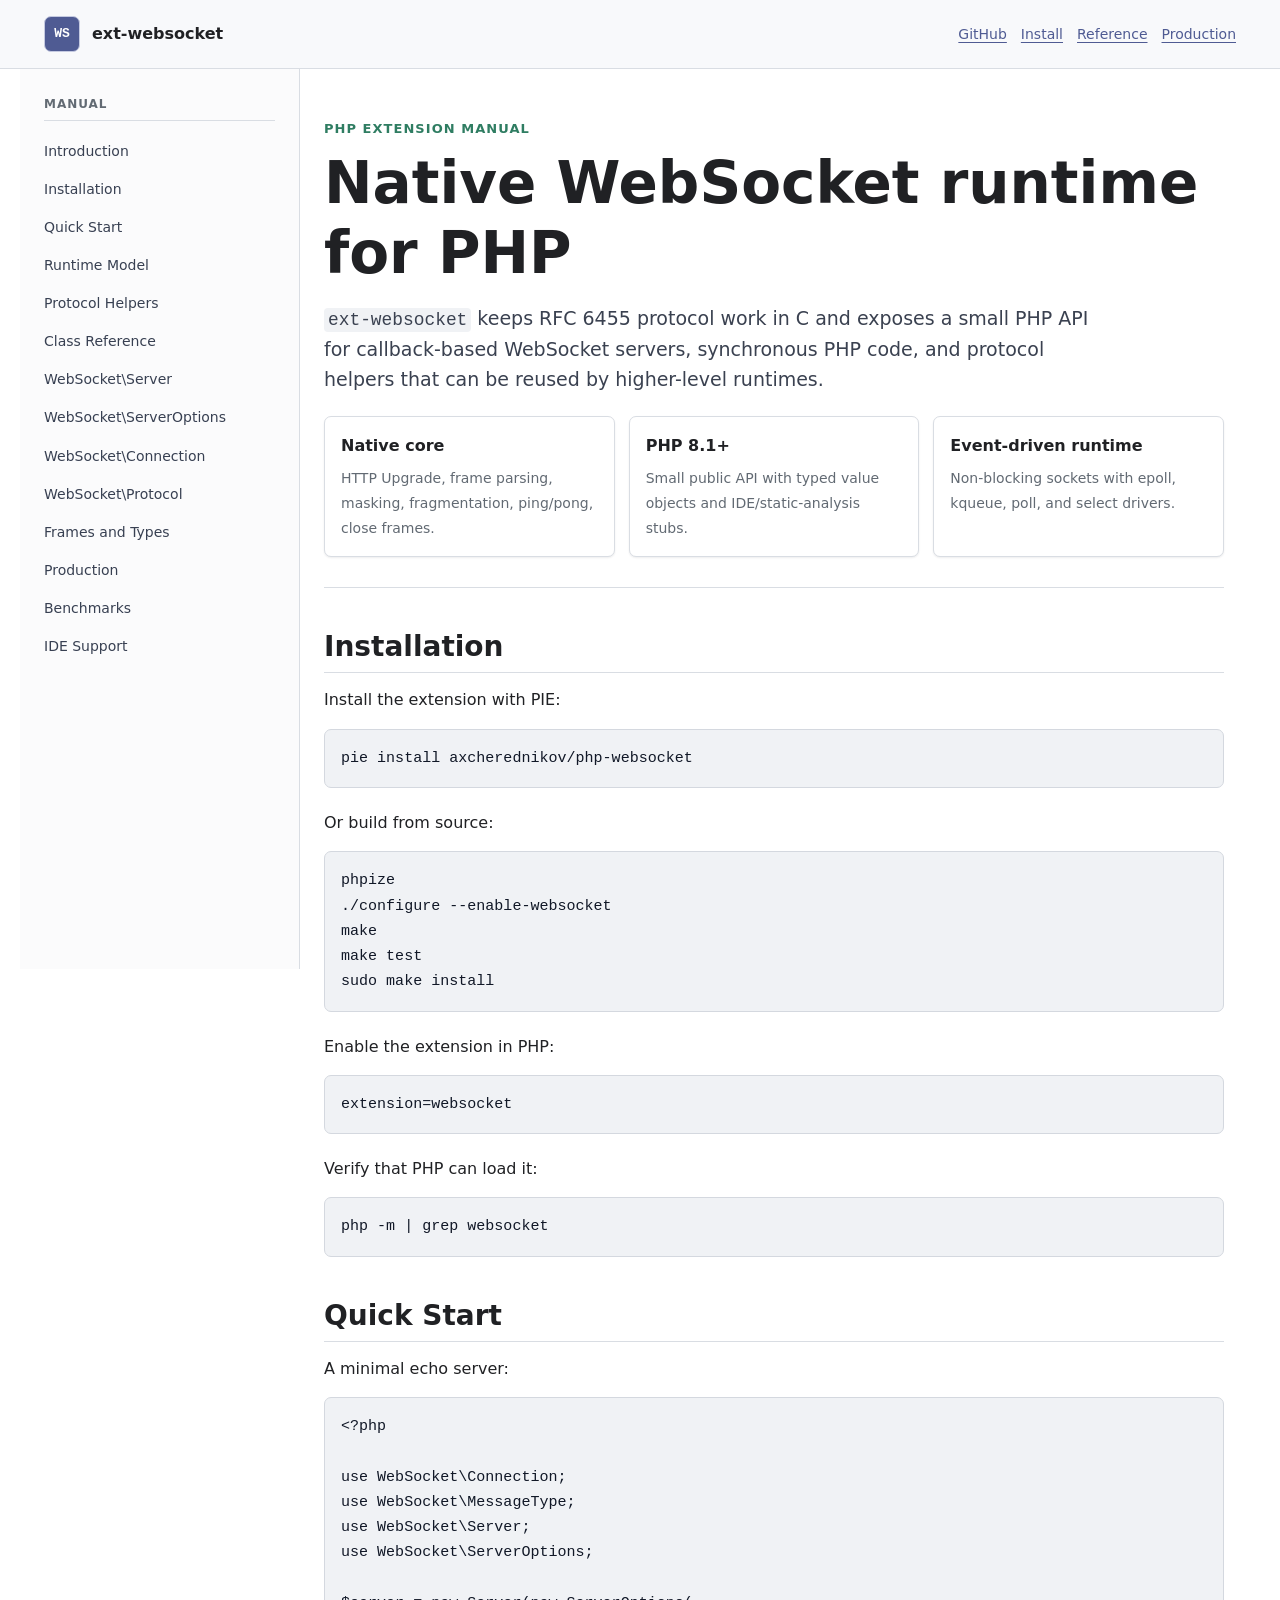
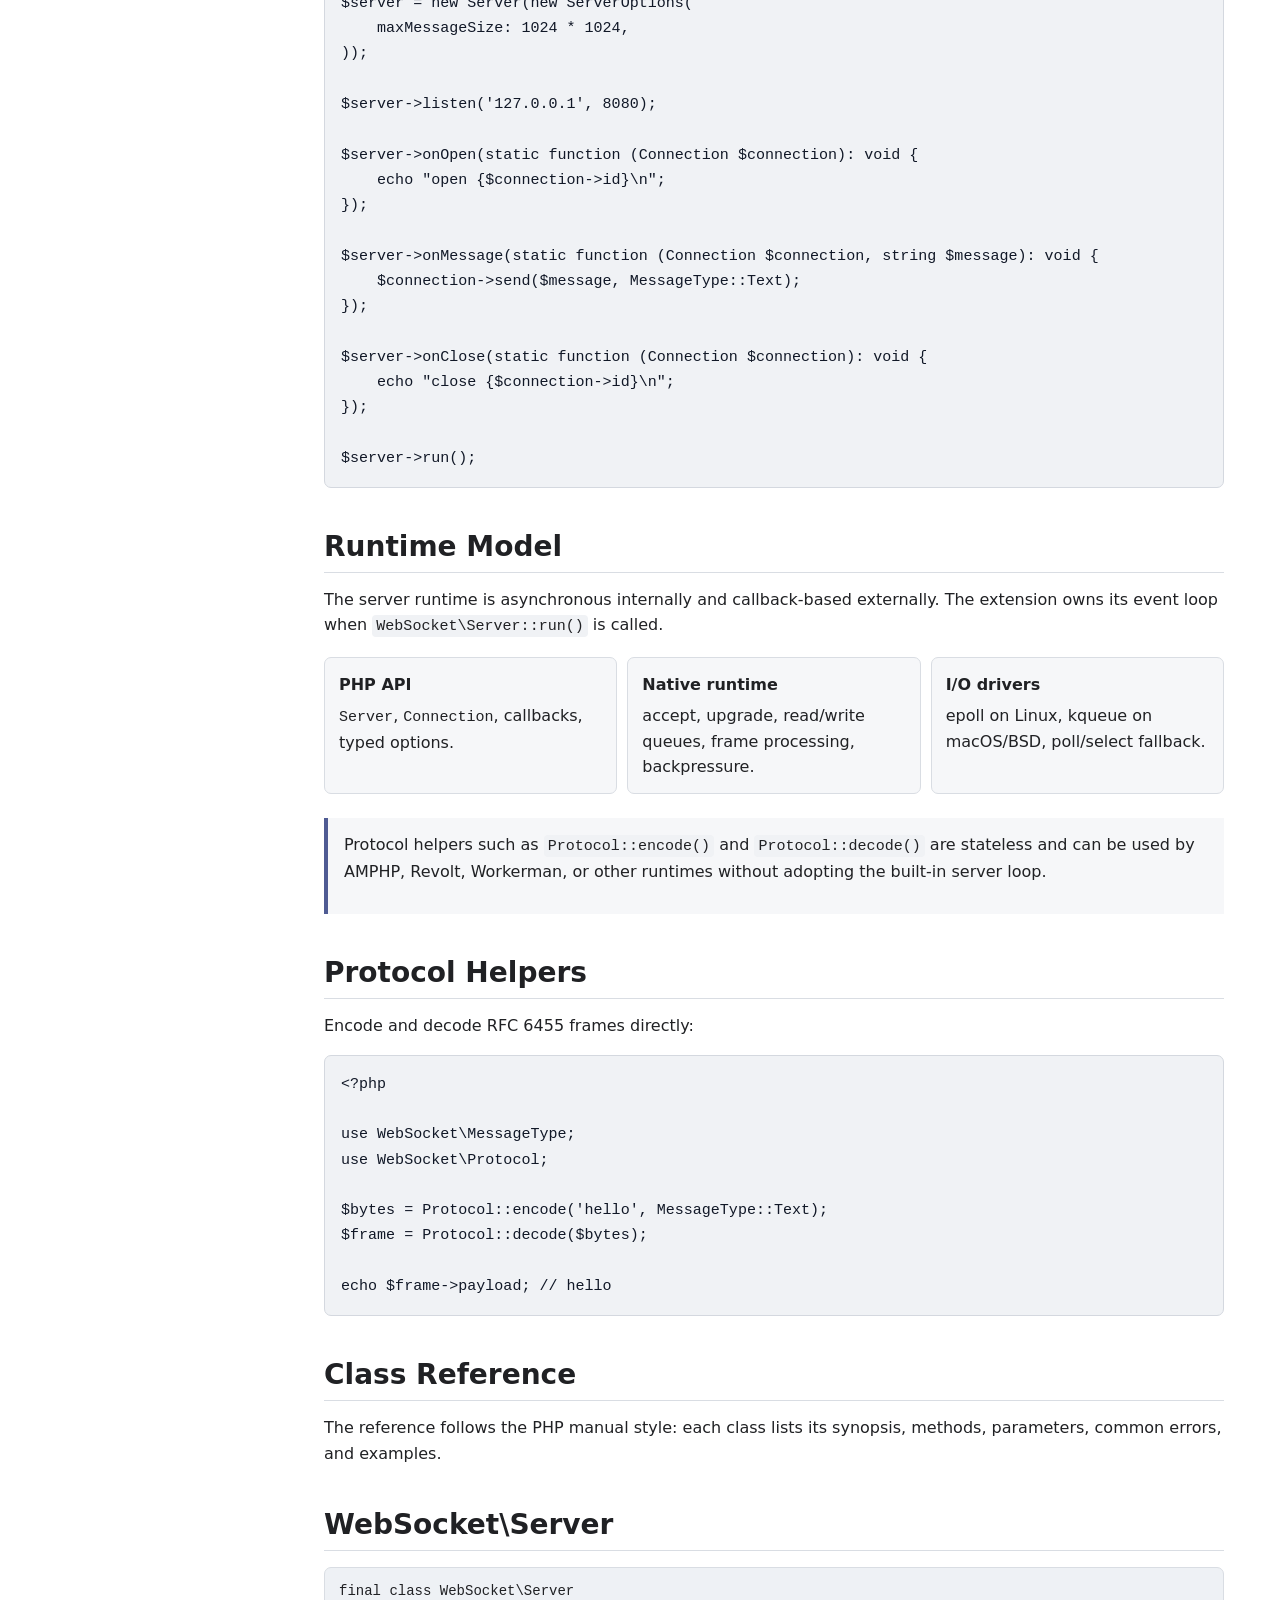
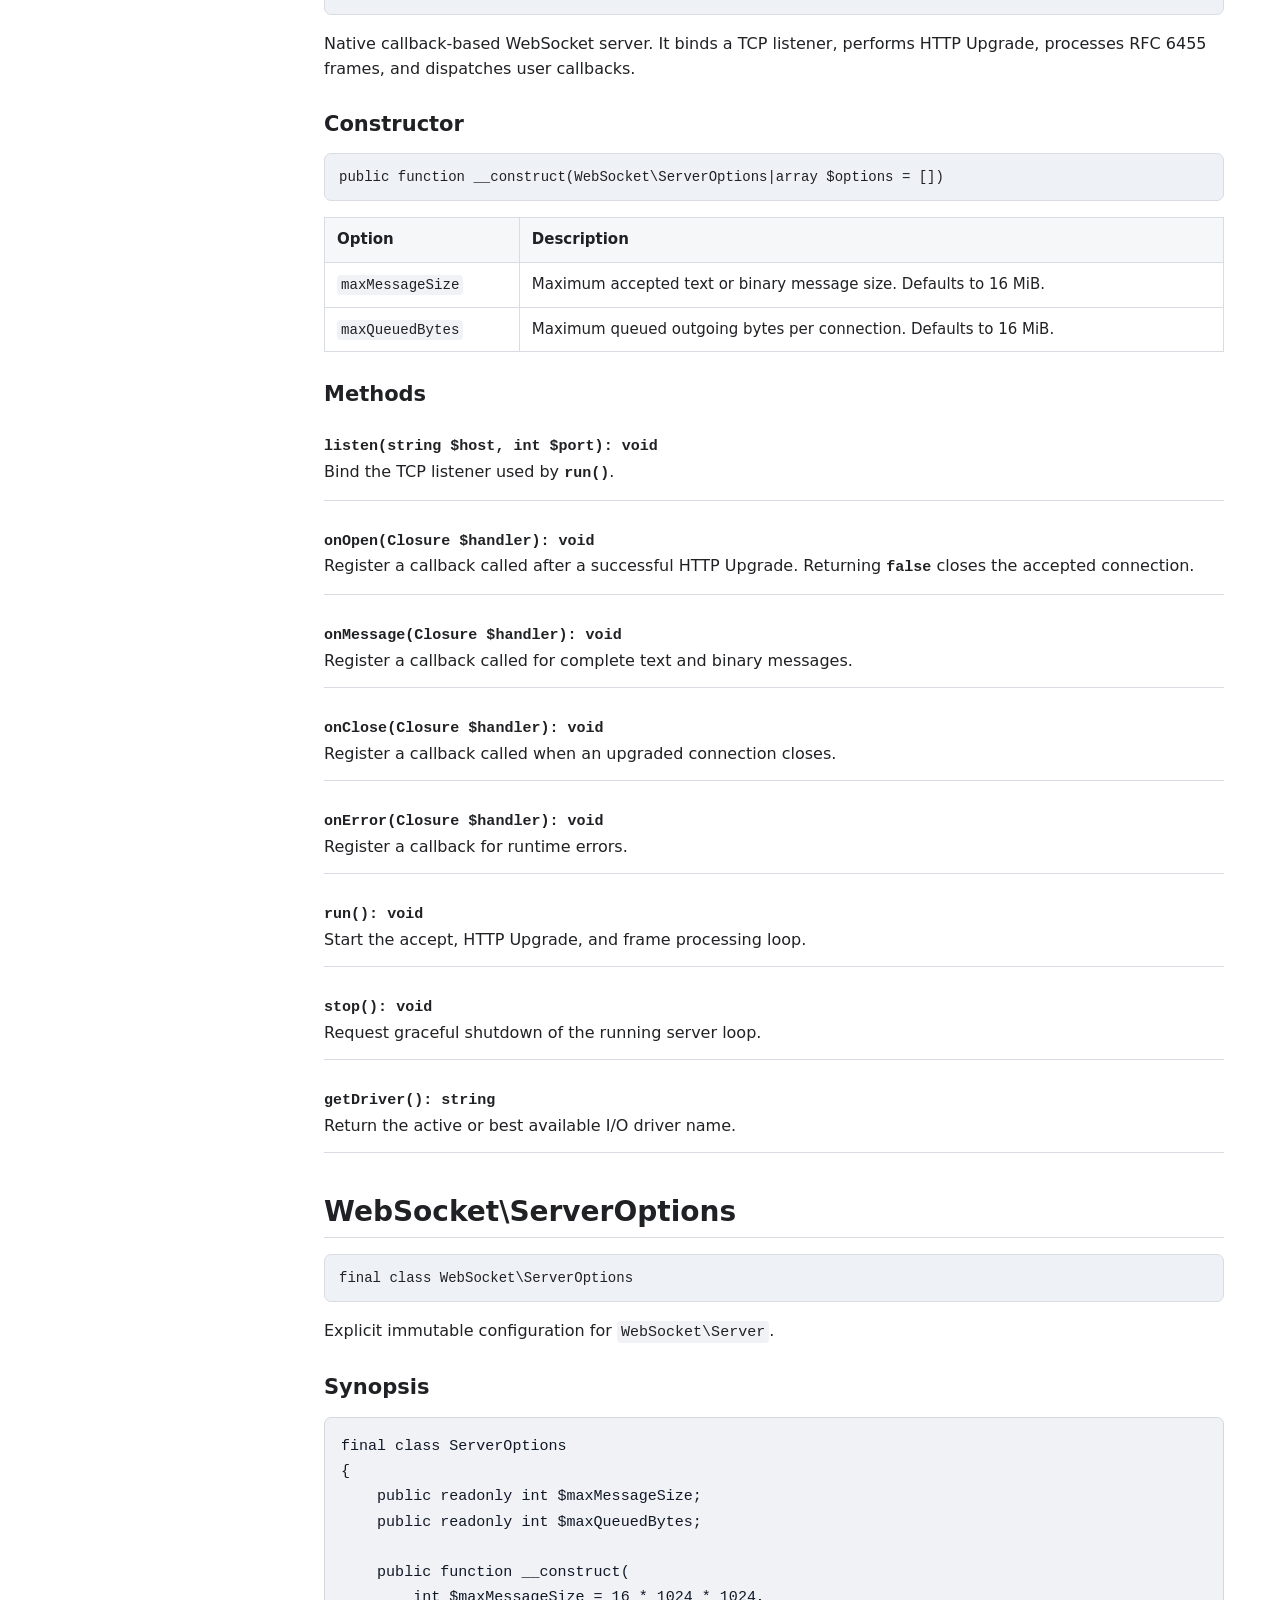
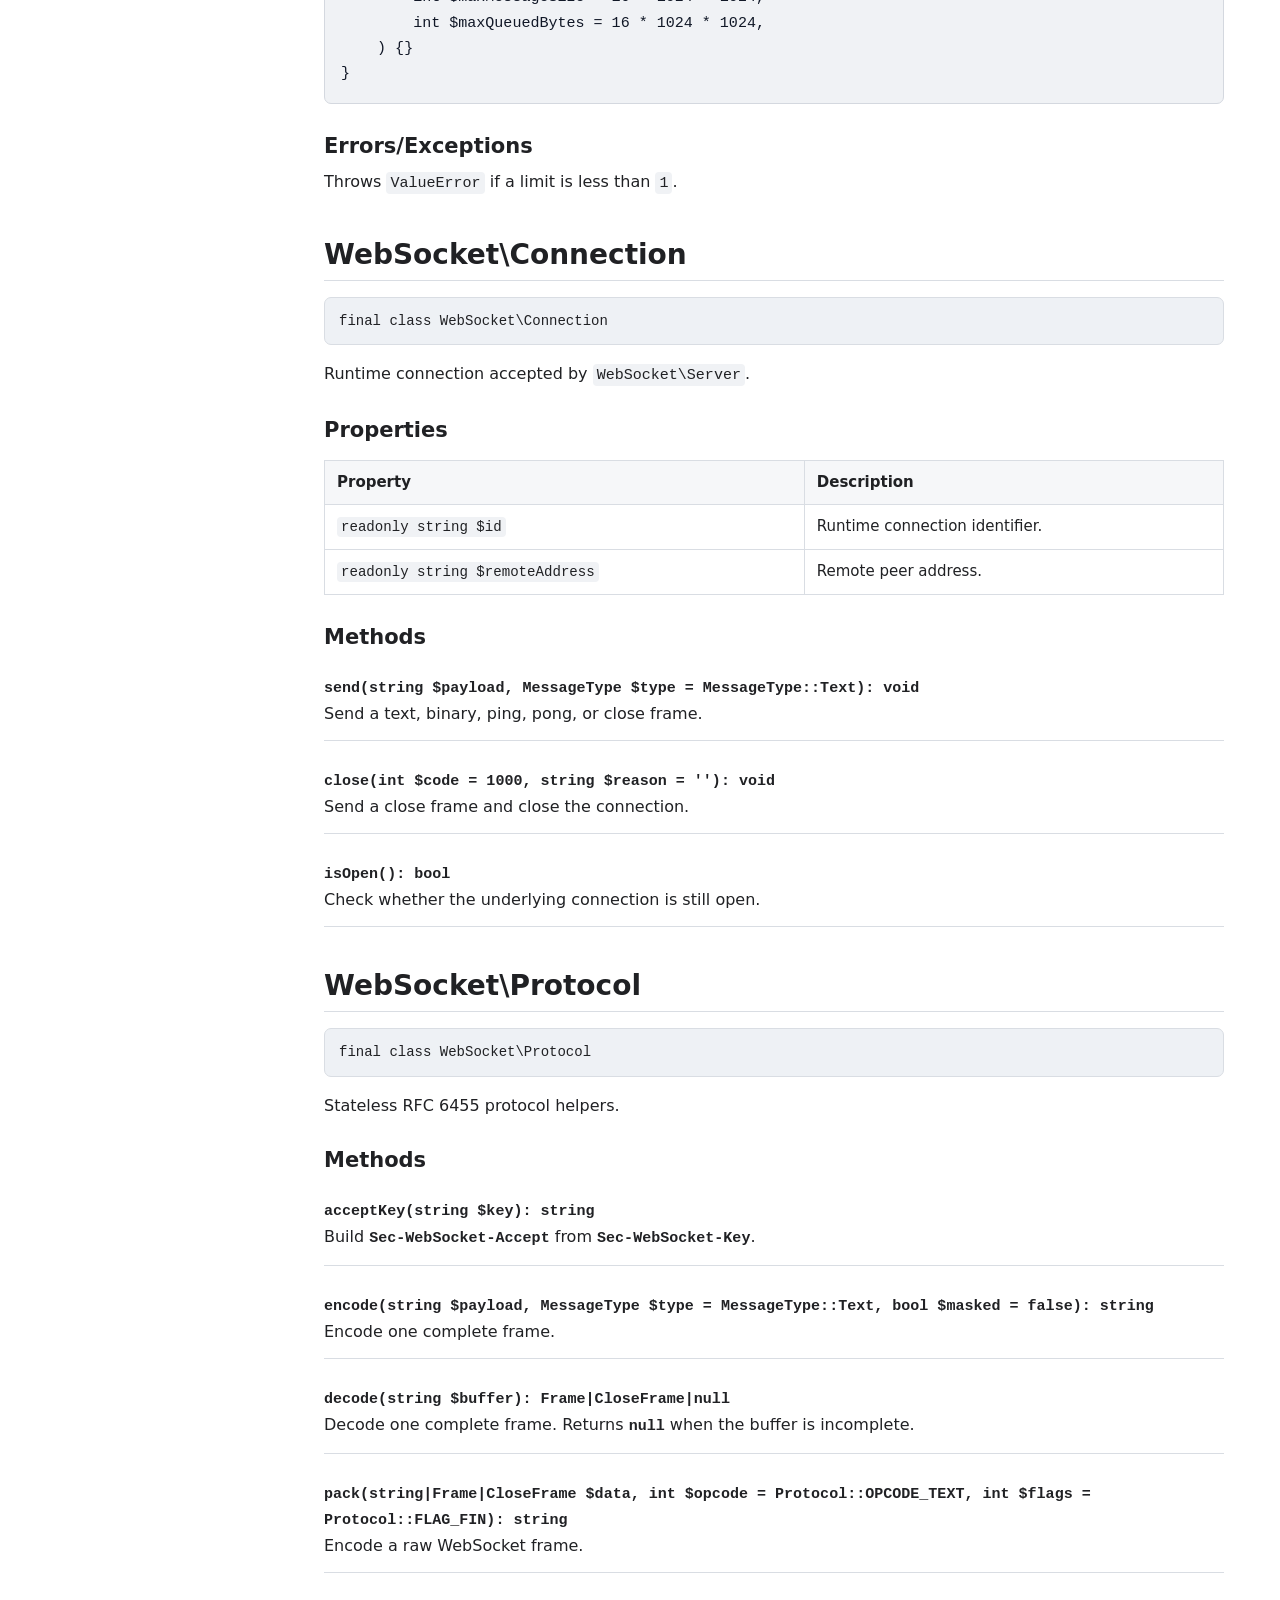
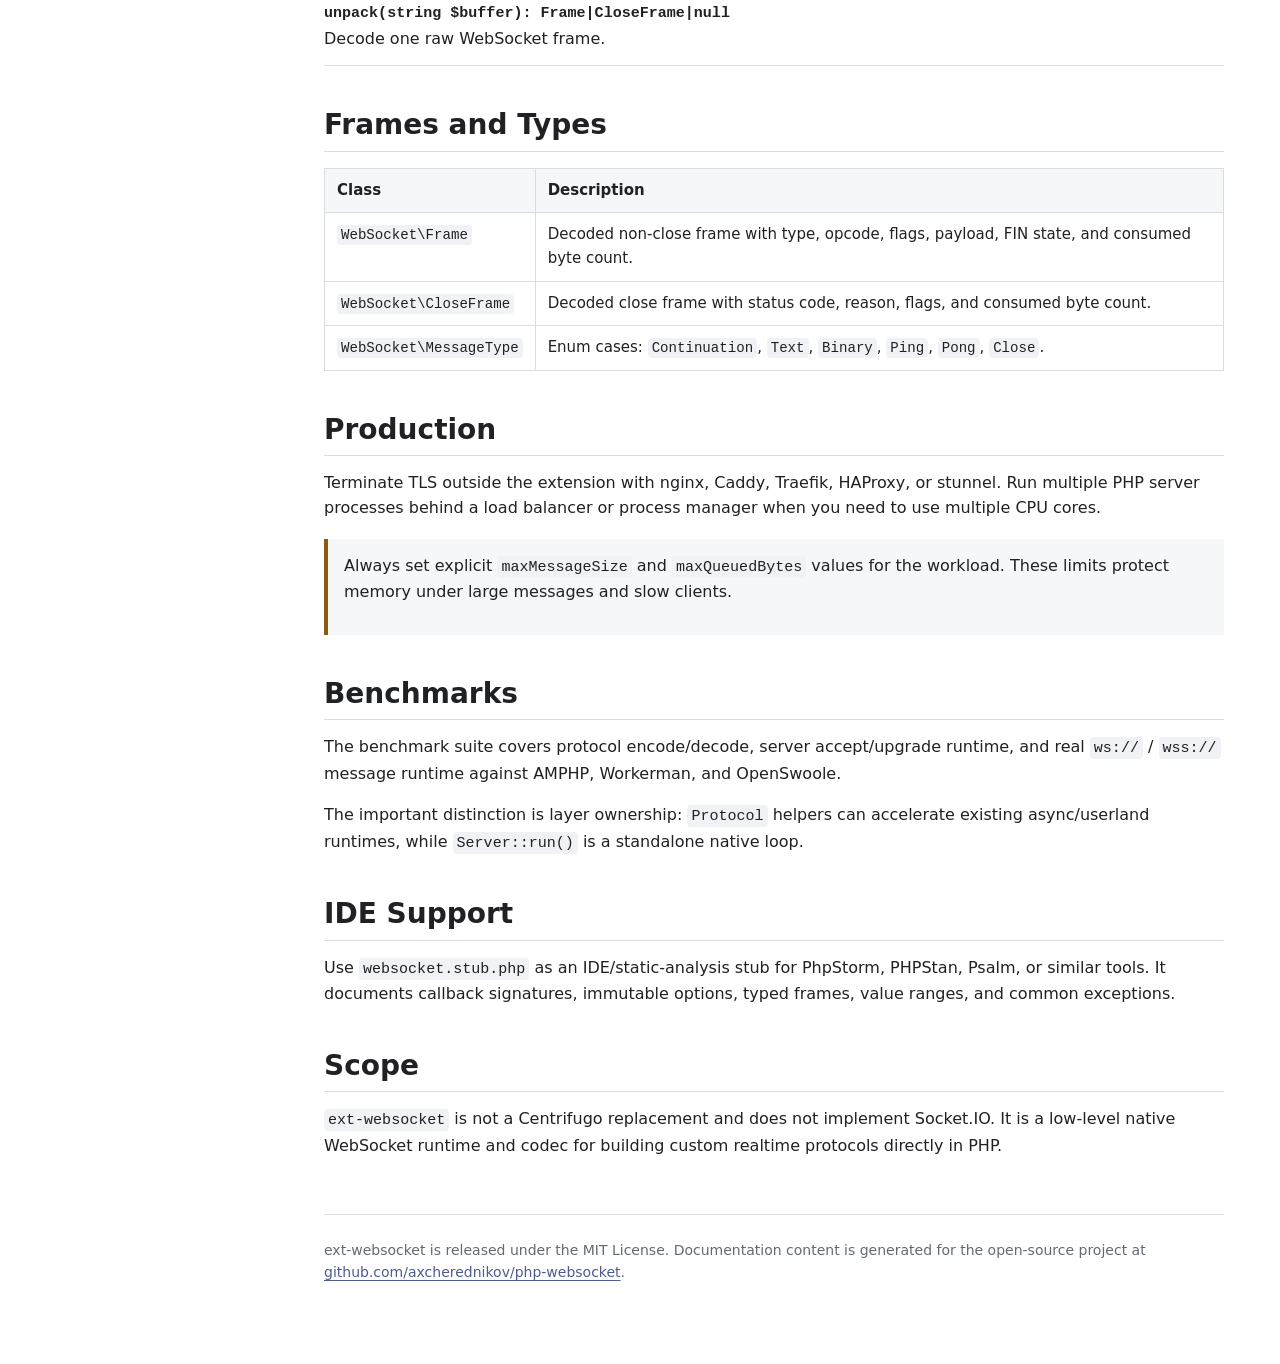
==== index.html @ aa1e24fb "Add initial documentation site" ====
<!doctype html>
<html lang="en">
<head>
  <meta charset="utf-8">
  <meta name="viewport" content="width=device-width, initial-scale=1">
  <meta name="description" content="ext-websocket manual: native PHP WebSocket extension with RFC 6455 protocol helpers and a callback-based server runtime.">
  <title>ext-websocket manual</title>
  <link rel="stylesheet" href="manual.css">
</head>
<body>
  <header class="masthead">
    <div class="masthead-inner">
      <a class="brand" href="#top" aria-label="ext-websocket manual">
        <span class="brand-mark">WS</span>
        <span>ext-websocket</span>
      </a>
      <nav class="top-links" aria-label="Project links">
        <a href="https://github.com/axcherednikov/php-websocket">GitHub</a>
        <a href="#installation">Install</a>
        <a href="#class-reference">Reference</a>
        <a href="#production">Production</a>
      </nav>
    </div>
  </header>

  <div class="layout" id="top">
    <aside class="sidebar">
      <h2>Manual</h2>
      <nav aria-label="Manual navigation">
        <a href="#introduction">Introduction</a>
        <a href="#installation">Installation</a>
        <a href="#quick-start">Quick Start</a>
        <a href="#runtime-model">Runtime Model</a>
        <a href="#protocol-helpers">Protocol Helpers</a>
        <a href="#class-reference">Class Reference</a>
        <a href="#server">WebSocket\Server</a>
        <a href="#server-options">WebSocket\ServerOptions</a>
        <a href="#connection">WebSocket\Connection</a>
        <a href="#protocol">WebSocket\Protocol</a>
        <a href="#frames">Frames and Types</a>
        <a href="#production">Production</a>
        <a href="#benchmarks">Benchmarks</a>
        <a href="#ide-support">IDE Support</a>
      </nav>
    </aside>

    <main class="content">
      <article class="article">
        <section class="hero" id="introduction">
          <p class="eyebrow">PHP extension manual</p>
          <h1>Native WebSocket runtime for PHP</h1>
          <p class="lead">
            <code>ext-websocket</code> keeps RFC 6455 protocol work in C and exposes a small PHP API
            for callback-based WebSocket servers, synchronous PHP code, and protocol helpers that can
            be reused by higher-level runtimes.
          </p>

          <div class="quick-grid" aria-label="Project summary">
            <div class="quick-item">
              <strong>Native core</strong>
              <span>HTTP Upgrade, frame parsing, masking, fragmentation, ping/pong, close frames.</span>
            </div>
            <div class="quick-item">
              <strong>PHP 8.1+</strong>
              <span>Small public API with typed value objects and IDE/static-analysis stubs.</span>
            </div>
            <div class="quick-item">
              <strong>Event-driven runtime</strong>
              <span>Non-blocking sockets with epoll, kqueue, poll, and select drivers.</span>
            </div>
          </div>
        </section>

        <section id="installation">
          <h2>Installation</h2>
          <p>Install the extension with PIE:</p>
          <pre><code>pie install axcherednikov/php-websocket</code></pre>

          <p>Or build from source:</p>
          <pre><code>phpize
./configure --enable-websocket
make
make test
sudo make install</code></pre>

          <p>Enable the extension in PHP:</p>
          <pre><code>extension=websocket</code></pre>

          <p>Verify that PHP can load it:</p>
          <pre><code>php -m | grep websocket</code></pre>
        </section>

        <section id="quick-start">
          <h2>Quick Start</h2>
          <p>A minimal echo server:</p>
          <pre><code>&lt;?php

use WebSocket\Connection;
use WebSocket\MessageType;
use WebSocket\Server;
use WebSocket\ServerOptions;

$server = new Server(new ServerOptions(
    maxMessageSize: 1024 * 1024,
));

$server-&gt;listen('127.0.0.1', 8080);

$server-&gt;onOpen(static function (Connection $connection): void {
    echo "open {$connection-&gt;id}\n";
});

$server-&gt;onMessage(static function (Connection $connection, string $message): void {
    $connection-&gt;send($message, MessageType::Text);
});

$server-&gt;onClose(static function (Connection $connection): void {
    echo "close {$connection-&gt;id}\n";
});

$server-&gt;run();</code></pre>
        </section>

        <section id="runtime-model">
          <h2>Runtime Model</h2>
          <p>
            The server runtime is asynchronous internally and callback-based externally. The extension
            owns its event loop when <code>WebSocket\Server::run()</code> is called.
          </p>

          <div class="architecture">
            <div>
              <strong>PHP API</strong>
              <span><code>Server</code>, <code>Connection</code>, callbacks, typed options.</span>
            </div>
            <div>
              <strong>Native runtime</strong>
              <span>accept, upgrade, read/write queues, frame processing, backpressure.</span>
            </div>
            <div>
              <strong>I/O drivers</strong>
              <span>epoll on Linux, kqueue on macOS/BSD, poll/select fallback.</span>
            </div>
          </div>

          <div class="manual-note">
            <p>
              Protocol helpers such as <code>Protocol::encode()</code> and <code>Protocol::decode()</code>
              are stateless and can be used by AMPHP, Revolt, Workerman, or other runtimes without adopting
              the built-in server loop.
            </p>
          </div>
        </section>

        <section id="protocol-helpers">
          <h2>Protocol Helpers</h2>
          <p>Encode and decode RFC 6455 frames directly:</p>
          <pre><code>&lt;?php

use WebSocket\MessageType;
use WebSocket\Protocol;

$bytes = Protocol::encode('hello', MessageType::Text);
$frame = Protocol::decode($bytes);

echo $frame-&gt;payload; // hello</code></pre>
        </section>

        <section id="class-reference">
          <h2>Class Reference</h2>
          <p>
            The reference follows the PHP manual style: each class lists its synopsis, methods,
            parameters, common errors, and examples.
          </p>
        </section>

        <section class="class-entry" id="server">
          <h2>WebSocket\Server</h2>
          <p class="synopsis">final class WebSocket\Server</p>
          <p>
            Native callback-based WebSocket server. It binds a TCP listener, performs HTTP Upgrade,
            processes RFC 6455 frames, and dispatches user callbacks.
          </p>

          <h3>Constructor</h3>
          <p class="synopsis">public function __construct(WebSocket\ServerOptions|array $options = [])</p>
          <table>
            <thead>
              <tr><th>Option</th><th>Description</th></tr>
            </thead>
            <tbody>
              <tr><td><code>maxMessageSize</code></td><td>Maximum accepted text or binary message size. Defaults to 16 MiB.</td></tr>
              <tr><td><code>maxQueuedBytes</code></td><td>Maximum queued outgoing bytes per connection. Defaults to 16 MiB.</td></tr>
            </tbody>
          </table>

          <h3>Methods</h3>
          <div class="method-list">
            <div class="method"><code>listen(string $host, int $port): void</code><br>Bind the TCP listener used by <code>run()</code>.</div>
            <div class="method"><code>onOpen(Closure $handler): void</code><br>Register a callback called after a successful HTTP Upgrade. Returning <code>false</code> closes the accepted connection.</div>
            <div class="method"><code>onMessage(Closure $handler): void</code><br>Register a callback called for complete text and binary messages.</div>
            <div class="method"><code>onClose(Closure $handler): void</code><br>Register a callback called when an upgraded connection closes.</div>
            <div class="method"><code>onError(Closure $handler): void</code><br>Register a callback for runtime errors.</div>
            <div class="method"><code>run(): void</code><br>Start the accept, HTTP Upgrade, and frame processing loop.</div>
            <div class="method"><code>stop(): void</code><br>Request graceful shutdown of the running server loop.</div>
            <div class="method"><code>getDriver(): string</code><br>Return the active or best available I/O driver name.</div>
          </div>
        </section>

        <section class="class-entry" id="server-options">
          <h2>WebSocket\ServerOptions</h2>
          <p class="synopsis">final class WebSocket\ServerOptions</p>
          <p>Explicit immutable configuration for <code>WebSocket\Server</code>.</p>

          <h3>Synopsis</h3>
          <pre><code>final class ServerOptions
{
    public readonly int $maxMessageSize;
    public readonly int $maxQueuedBytes;

    public function __construct(
        int $maxMessageSize = 16 * 1024 * 1024,
        int $maxQueuedBytes = 16 * 1024 * 1024,
    ) {}
}</code></pre>

          <h3>Errors/Exceptions</h3>
          <p>Throws <code>ValueError</code> if a limit is less than <code>1</code>.</p>
        </section>

        <section class="class-entry" id="connection">
          <h2>WebSocket\Connection</h2>
          <p class="synopsis">final class WebSocket\Connection</p>
          <p>Runtime connection accepted by <code>WebSocket\Server</code>.</p>

          <h3>Properties</h3>
          <table>
            <thead>
              <tr><th>Property</th><th>Description</th></tr>
            </thead>
            <tbody>
              <tr><td><code>readonly string $id</code></td><td>Runtime connection identifier.</td></tr>
              <tr><td><code>readonly string $remoteAddress</code></td><td>Remote peer address.</td></tr>
            </tbody>
          </table>

          <h3>Methods</h3>
          <div class="method-list">
            <div class="method"><code>send(string $payload, MessageType $type = MessageType::Text): void</code><br>Send a text, binary, ping, pong, or close frame.</div>
            <div class="method"><code>close(int $code = 1000, string $reason = ''): void</code><br>Send a close frame and close the connection.</div>
            <div class="method"><code>isOpen(): bool</code><br>Check whether the underlying connection is still open.</div>
          </div>
        </section>

        <section class="class-entry" id="protocol">
          <h2>WebSocket\Protocol</h2>
          <p class="synopsis">final class WebSocket\Protocol</p>
          <p>Stateless RFC 6455 protocol helpers.</p>

          <h3>Methods</h3>
          <div class="method-list">
            <div class="method"><code>acceptKey(string $key): string</code><br>Build <code>Sec-WebSocket-Accept</code> from <code>Sec-WebSocket-Key</code>.</div>
            <div class="method"><code>encode(string $payload, MessageType $type = MessageType::Text, bool $masked = false): string</code><br>Encode one complete frame.</div>
            <div class="method"><code>decode(string $buffer): Frame|CloseFrame|null</code><br>Decode one complete frame. Returns <code>null</code> when the buffer is incomplete.</div>
            <div class="method"><code>pack(string|Frame|CloseFrame $data, int $opcode = Protocol::OPCODE_TEXT, int $flags = Protocol::FLAG_FIN): string</code><br>Encode a raw WebSocket frame.</div>
            <div class="method"><code>unpack(string $buffer): Frame|CloseFrame|null</code><br>Decode one raw WebSocket frame.</div>
          </div>
        </section>

        <section class="class-entry" id="frames">
          <h2>Frames and Types</h2>
          <table>
            <thead>
              <tr><th>Class</th><th>Description</th></tr>
            </thead>
            <tbody>
              <tr><td><code>WebSocket\Frame</code></td><td>Decoded non-close frame with type, opcode, flags, payload, FIN state, and consumed byte count.</td></tr>
              <tr><td><code>WebSocket\CloseFrame</code></td><td>Decoded close frame with status code, reason, flags, and consumed byte count.</td></tr>
              <tr><td><code>WebSocket\MessageType</code></td><td>Enum cases: <code>Continuation</code>, <code>Text</code>, <code>Binary</code>, <code>Ping</code>, <code>Pong</code>, <code>Close</code>.</td></tr>
            </tbody>
          </table>
        </section>

        <section id="production">
          <h2>Production</h2>
          <p>
            Terminate TLS outside the extension with nginx, Caddy, Traefik, HAProxy, or stunnel.
            Run multiple PHP server processes behind a load balancer or process manager when you need
            to use multiple CPU cores.
          </p>
          <div class="manual-note warning">
            <p>
              Always set explicit <code>maxMessageSize</code> and <code>maxQueuedBytes</code> values for
              the workload. These limits protect memory under large messages and slow clients.
            </p>
          </div>
        </section>

        <section id="benchmarks">
          <h2>Benchmarks</h2>
          <p>
            The benchmark suite covers protocol encode/decode, server accept/upgrade runtime, and
            real <code>ws://</code> / <code>wss://</code> message runtime against AMPHP, Workerman,
            and OpenSwoole.
          </p>
          <p>
            The important distinction is layer ownership: <code>Protocol</code> helpers can accelerate
            existing async/userland runtimes, while <code>Server::run()</code> is a standalone native loop.
          </p>
        </section>

        <section id="ide-support">
          <h2>IDE Support</h2>
          <p>
            Use <code>websocket.stub.php</code> as an IDE/static-analysis stub for PhpStorm, PHPStan,
            Psalm, or similar tools. It documents callback signatures, immutable options, typed frames,
            value ranges, and common exceptions.
          </p>
        </section>

        <section id="not-a-platform">
          <h2>Scope</h2>
          <p>
            <code>ext-websocket</code> is not a Centrifugo replacement and does not implement Socket.IO.
            It is a low-level native WebSocket runtime and codec for building custom realtime protocols
            directly in PHP.
          </p>
        </section>

        <footer class="footer">
          <p>
            ext-websocket is released under the MIT License. Documentation content is generated for
            the open-source project at <a href="https://github.com/axcherednikov/php-websocket">github.com/axcherednikov/php-websocket</a>.
          </p>
        </footer>
      </article>
    </main>
  </div>
</body>
</html>
---- manual.css ----
:root {
  color-scheme: light;
  --ink: #202124;
  --muted: #626a73;
  --line: #d9dde3;
  --panel: #f6f7f9;
  --panel-strong: #eef1f5;
  --brand: #4f5b93;
  --brand-dark: #30375f;
  --accent: #2f7d62;
  --warning: #8a5b11;
  --code: #111827;
  --code-bg: #f0f2f5;
  --surface: #ffffff;
  --shadow: 0 1px 2px rgba(20, 28, 40, 0.08);
}

* {
  box-sizing: border-box;
}

html {
  scroll-behavior: smooth;
}

body {
  margin: 0;
  color: var(--ink);
  background: var(--surface);
  font: 16px/1.58 system-ui, -apple-system, BlinkMacSystemFont, "Segoe UI", sans-serif;
}

a {
  color: var(--brand);
  text-decoration-thickness: 1px;
  text-underline-offset: 3px;
}

a:hover {
  color: var(--brand-dark);
}

.masthead {
  border-bottom: 1px solid var(--line);
  background: #f8f9fb;
}

.masthead-inner {
  display: flex;
  align-items: center;
  justify-content: space-between;
  gap: 24px;
  max-width: 1240px;
  margin: 0 auto;
  padding: 16px 24px;
}

.brand {
  display: inline-flex;
  align-items: center;
  gap: 12px;
  color: var(--ink);
  font-weight: 700;
  text-decoration: none;
}

.brand-mark {
  display: grid;
  width: 36px;
  height: 36px;
  place-items: center;
  border: 1px solid #c5cae1;
  border-radius: 7px;
  background: var(--brand);
  color: #fff;
  font-family: ui-monospace, SFMono-Regular, Menlo, Consolas, monospace;
  font-size: 13px;
  letter-spacing: 0;
}

.top-links {
  display: flex;
  flex-wrap: wrap;
  gap: 14px;
  font-size: 14px;
}

.layout {
  display: grid;
  grid-template-columns: 280px minmax(0, 1fr);
  max-width: 1240px;
  margin: 0 auto;
}

.sidebar {
  position: sticky;
  top: 0;
  align-self: start;
  height: 100vh;
  padding: 28px 24px;
  border-right: 1px solid var(--line);
  background: #fbfbfc;
  overflow: auto;
}

.sidebar h2 {
  margin: 0 0 12px;
  color: var(--muted);
  font-size: 12px;
  font-weight: 700;
  letter-spacing: 0.08em;
  text-transform: uppercase;
}

.sidebar nav {
  display: grid;
  gap: 2px;
}

.sidebar a {
  display: block;
  padding: 7px 0;
  color: #384052;
  font-size: 14px;
  text-decoration: none;
}

.sidebar a:hover {
  color: var(--brand-dark);
}

.content {
  min-width: 0;
  padding: 32px 24px 72px;
}

.article {
  max-width: 900px;
}

.hero {
  padding: 18px 0 30px;
  border-bottom: 1px solid var(--line);
}

.eyebrow {
  margin: 0 0 8px;
  color: var(--accent);
  font-size: 13px;
  font-weight: 700;
  letter-spacing: 0.08em;
  text-transform: uppercase;
}

h1,
h2,
h3 {
  letter-spacing: 0;
  line-height: 1.22;
}

h1 {
  margin: 0 0 14px;
  font-size: clamp(34px, 5vw, 58px);
  font-weight: 700;
}

h2 {
  margin: 42px 0 14px;
  padding-bottom: 8px;
  border-bottom: 1px solid var(--line);
  font-size: 28px;
}

h3 {
  margin: 30px 0 10px;
  font-size: 21px;
}

p {
  margin: 0 0 16px;
}

.lead {
  max-width: 780px;
  color: #3a4150;
  font-size: 19px;
}

.manual-note {
  margin: 18px 0;
  padding: 14px 16px;
  border-left: 4px solid var(--brand);
  background: var(--panel);
}

.warning {
  border-left-color: var(--warning);
}

.quick-grid {
  display: grid;
  grid-template-columns: repeat(3, minmax(0, 1fr));
  gap: 14px;
  margin: 22px 0 0;
}

.quick-item {
  min-height: 112px;
  padding: 16px;
  border: 1px solid var(--line);
  border-radius: 7px;
  background: var(--surface);
  box-shadow: var(--shadow);
}

.quick-item strong {
  display: block;
  margin-bottom: 6px;
}

.quick-item span {
  color: var(--muted);
  font-size: 14px;
}

.synopsis {
  margin: 16px 0;
  padding: 12px 14px;
  border: 1px solid var(--line);
  border-radius: 7px;
  background: var(--panel-strong);
  font-family: ui-monospace, SFMono-Regular, Menlo, Consolas, monospace;
  font-size: 14px;
  overflow-x: auto;
}

pre {
  margin: 16px 0 22px;
  padding: 16px;
  border: 1px solid #d4d8df;
  border-radius: 7px;
  background: var(--code-bg);
  color: var(--code);
  overflow-x: auto;
}

code {
  font-family: ui-monospace, SFMono-Regular, Menlo, Consolas, monospace;
  font-size: 0.94em;
}

p code,
li code,
td code {
  padding: 2px 4px;
  border-radius: 4px;
  background: var(--code-bg);
}

table {
  width: 100%;
  margin: 16px 0 24px;
  border-collapse: collapse;
  font-size: 15px;
}

th,
td {
  padding: 10px 12px;
  border: 1px solid var(--line);
  text-align: left;
  vertical-align: top;
}

th {
  background: var(--panel);
  font-weight: 700;
}

.class-entry {
  margin: 34px 0;
}

.method-list {
  display: grid;
  gap: 12px;
}

.method {
  padding: 14px 0;
  border-bottom: 1px solid var(--line);
}

.method code {
  font-weight: 700;
}

.architecture {
  display: grid;
  grid-template-columns: repeat(3, minmax(0, 1fr));
  gap: 10px;
  margin: 18px 0 24px;
}

.architecture div {
  padding: 14px;
  border: 1px solid var(--line);
  border-radius: 7px;
  background: var(--panel);
}

.architecture strong {
  display: block;
  margin-bottom: 6px;
}

.footer {
  margin-top: 56px;
  padding-top: 24px;
  border-top: 1px solid var(--line);
  color: var(--muted);
  font-size: 14px;
}

.page-narrow {
  max-width: 720px;
  margin: 0 auto;
  padding: 64px 24px;
}

@media (max-width: 900px) {
  .layout {
    grid-template-columns: 1fr;
  }

  .sidebar {
    position: static;
    height: auto;
    border-right: 0;
    border-bottom: 1px solid var(--line);
  }

  .sidebar nav {
    grid-template-columns: repeat(2, minmax(0, 1fr));
    gap: 0 16px;
  }

  .quick-grid,
  .architecture {
    grid-template-columns: 1fr;
  }
}

@media (max-width: 620px) {
  .masthead-inner {
    align-items: flex-start;
    flex-direction: column;
  }

  .sidebar nav {
    grid-template-columns: 1fr;
  }

  .content {
    padding-inline: 18px;
  }
}
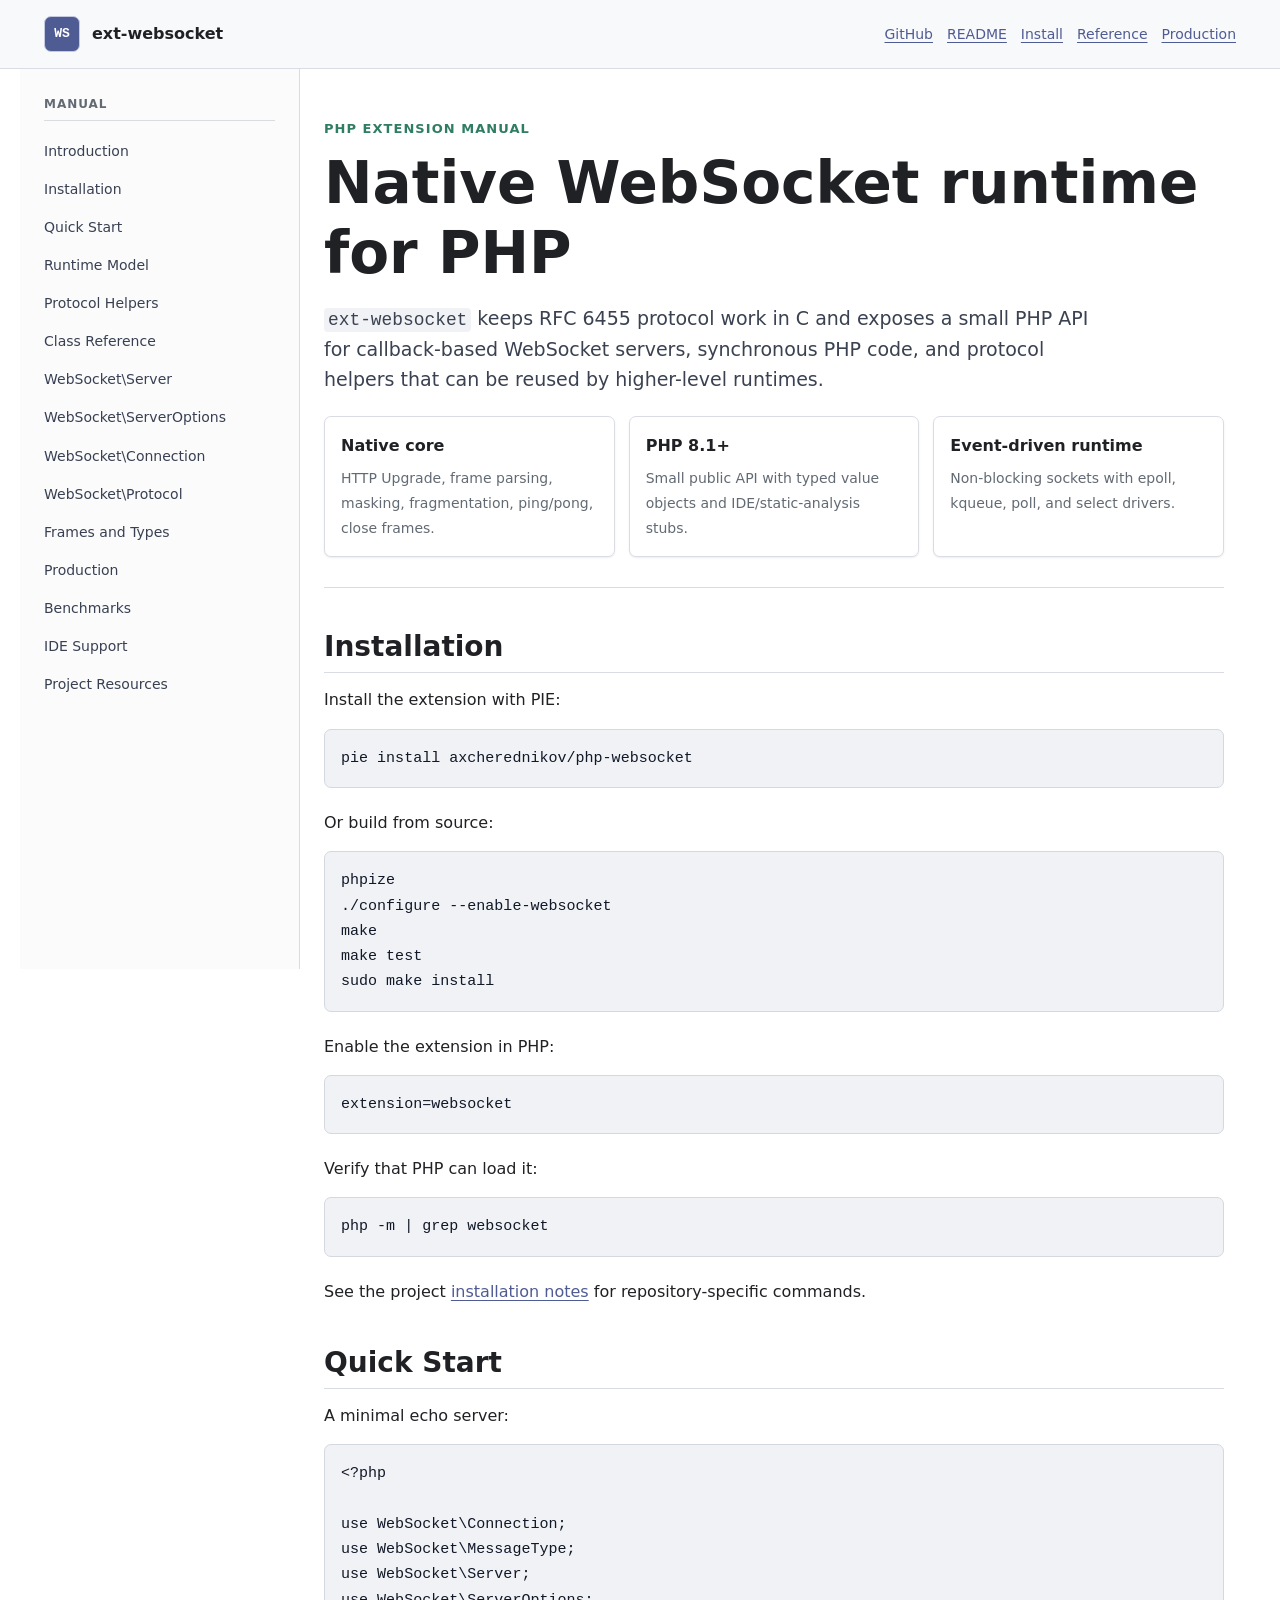
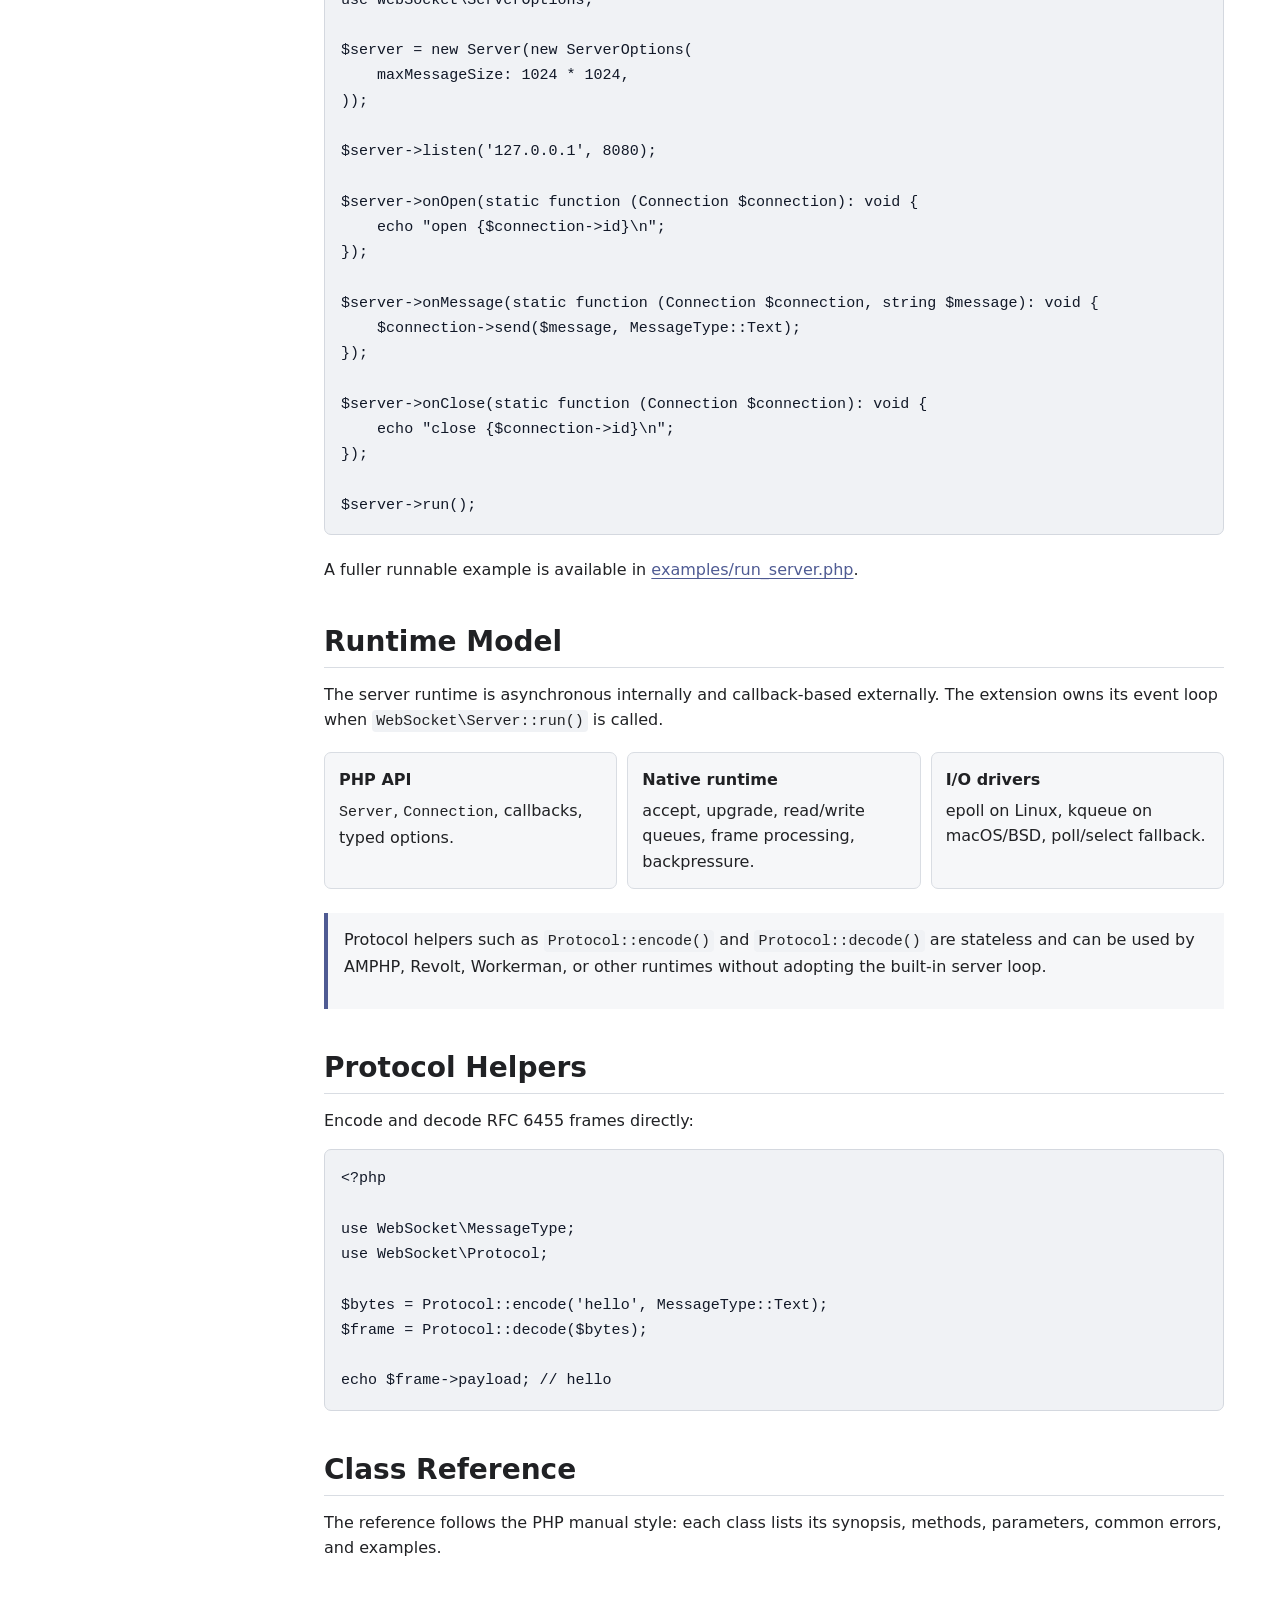
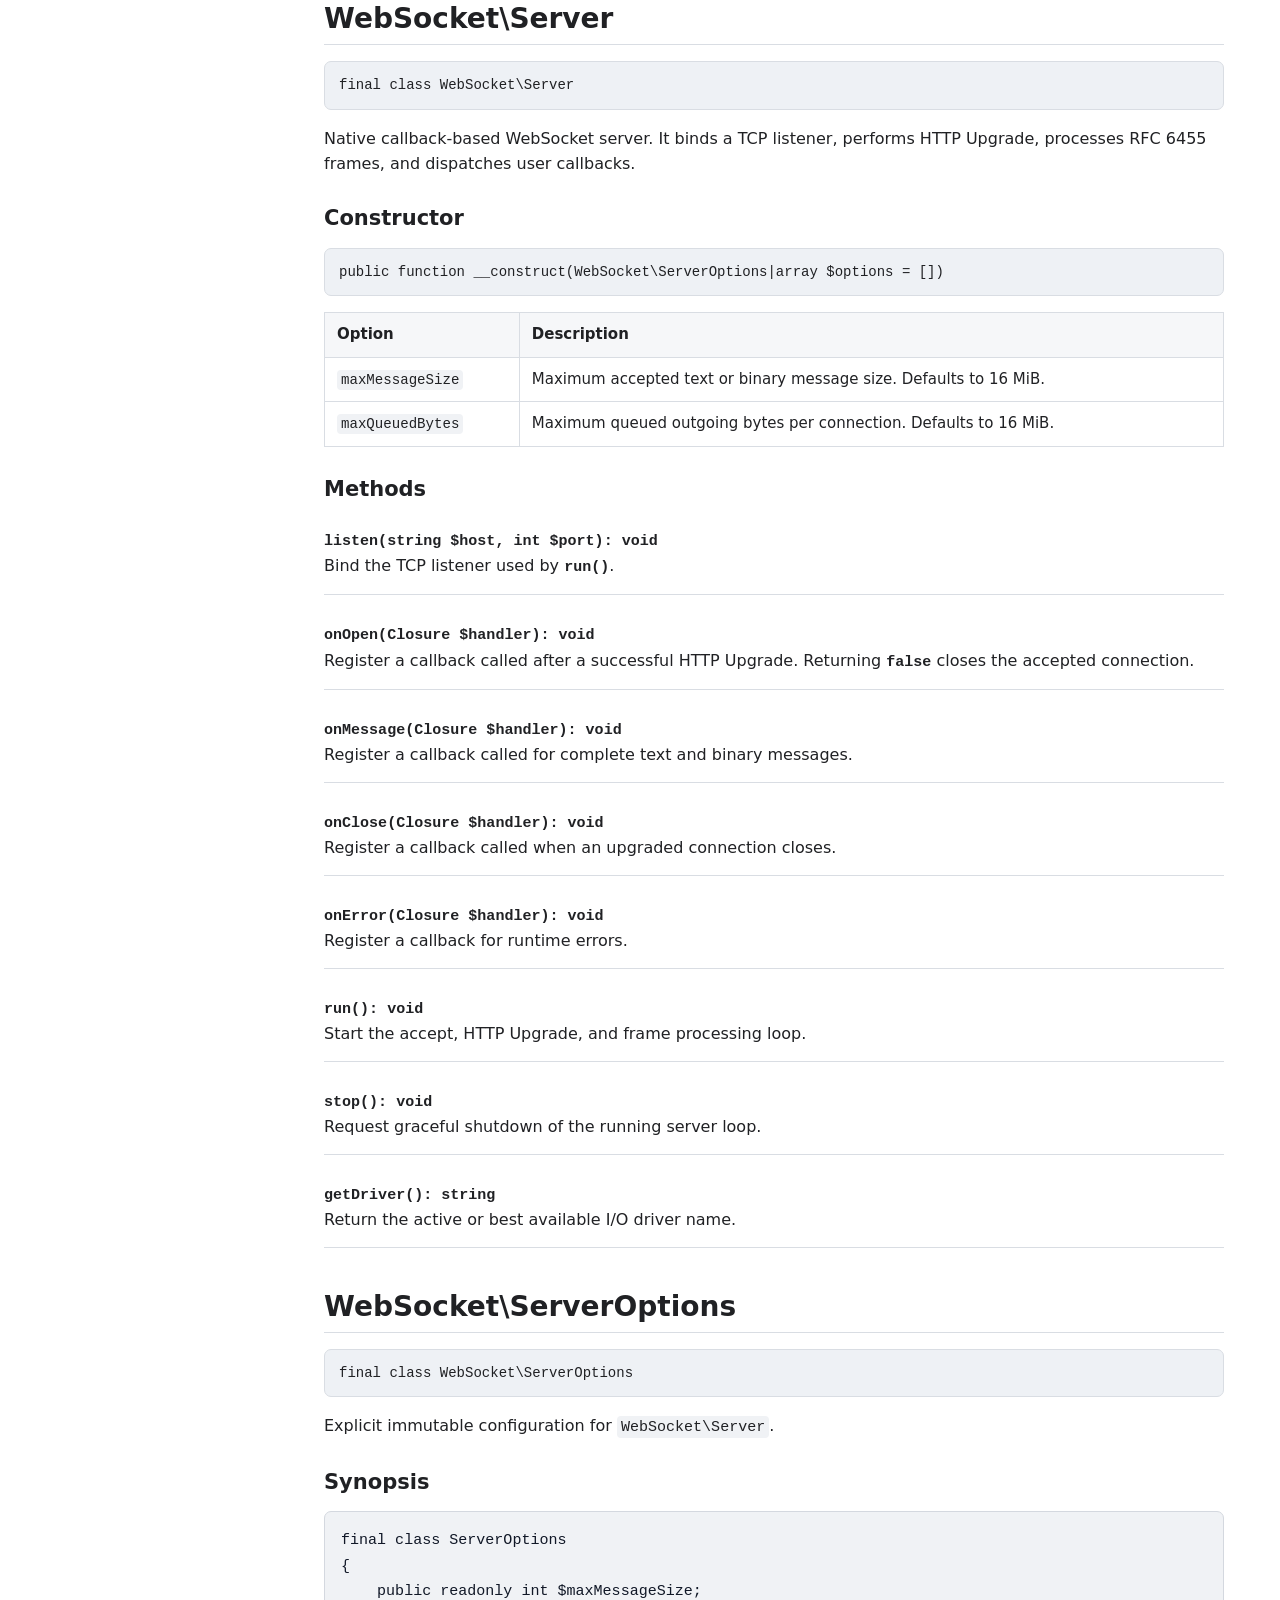
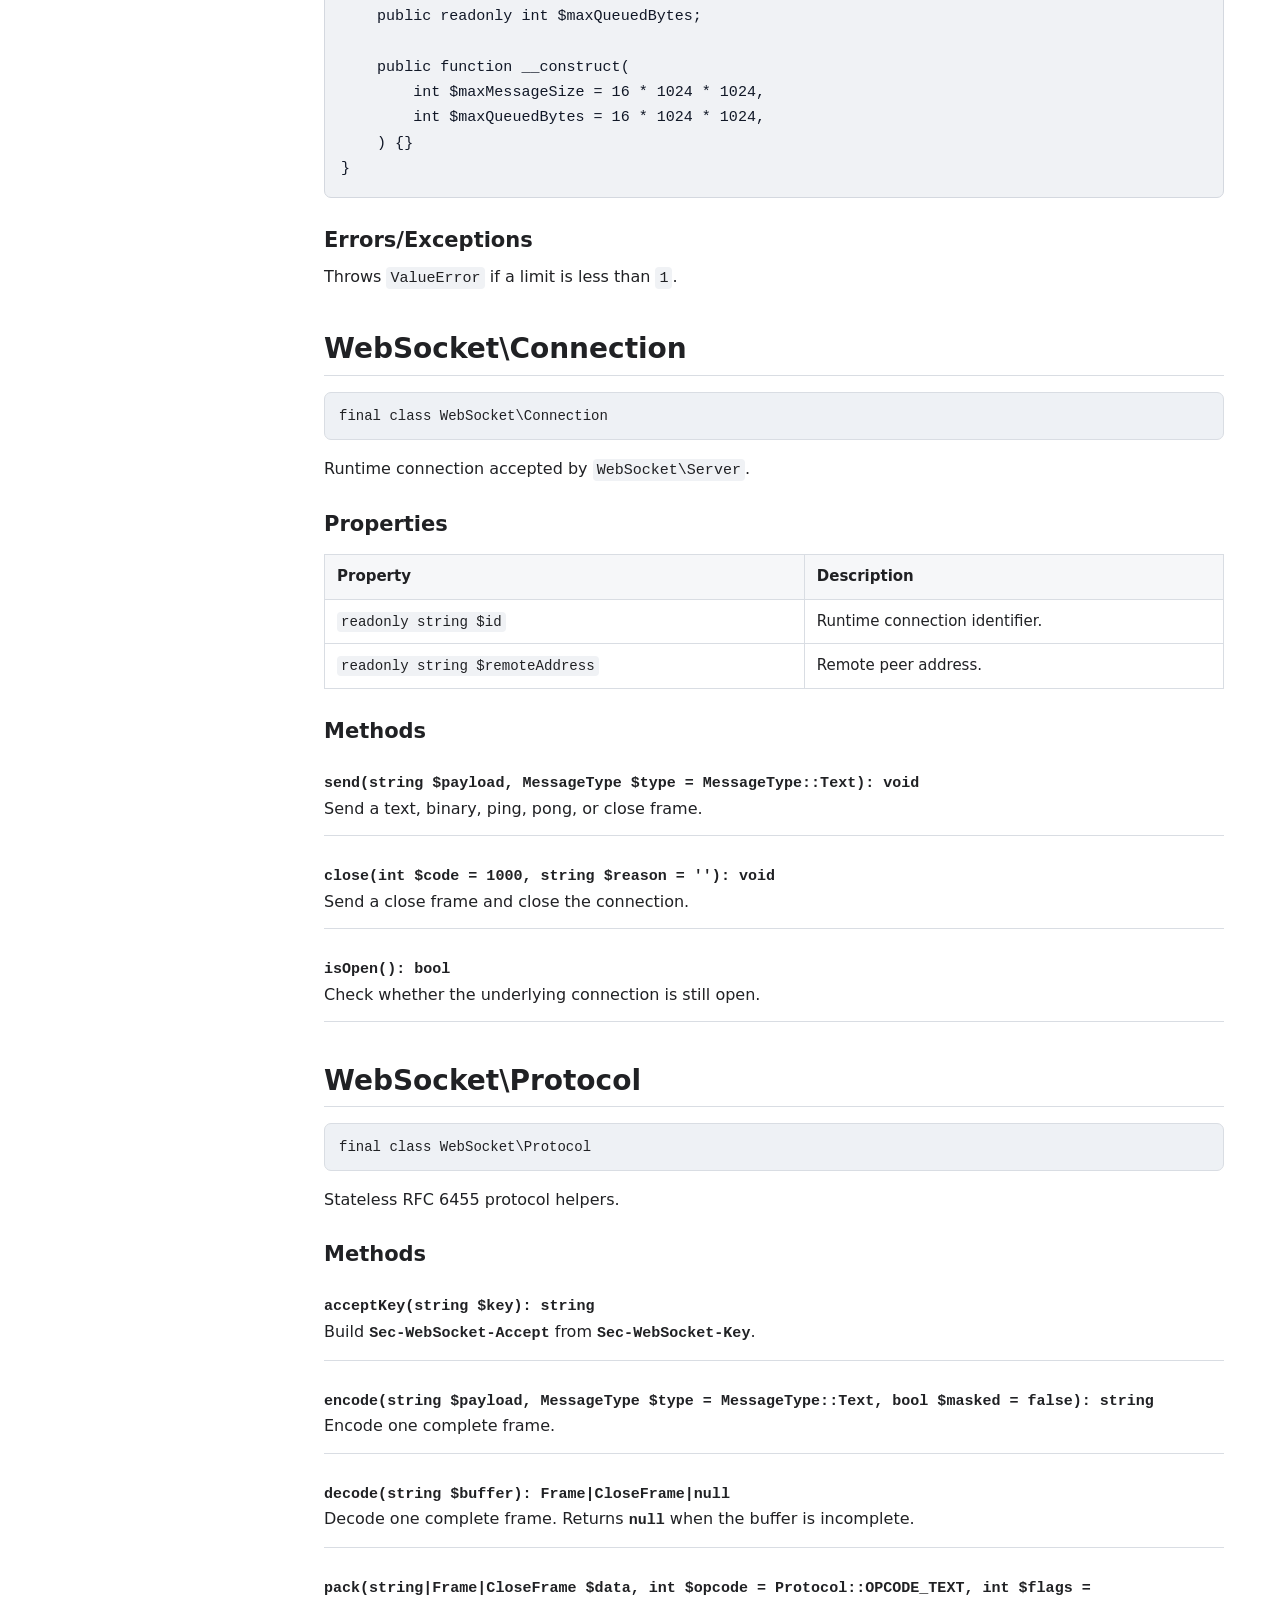
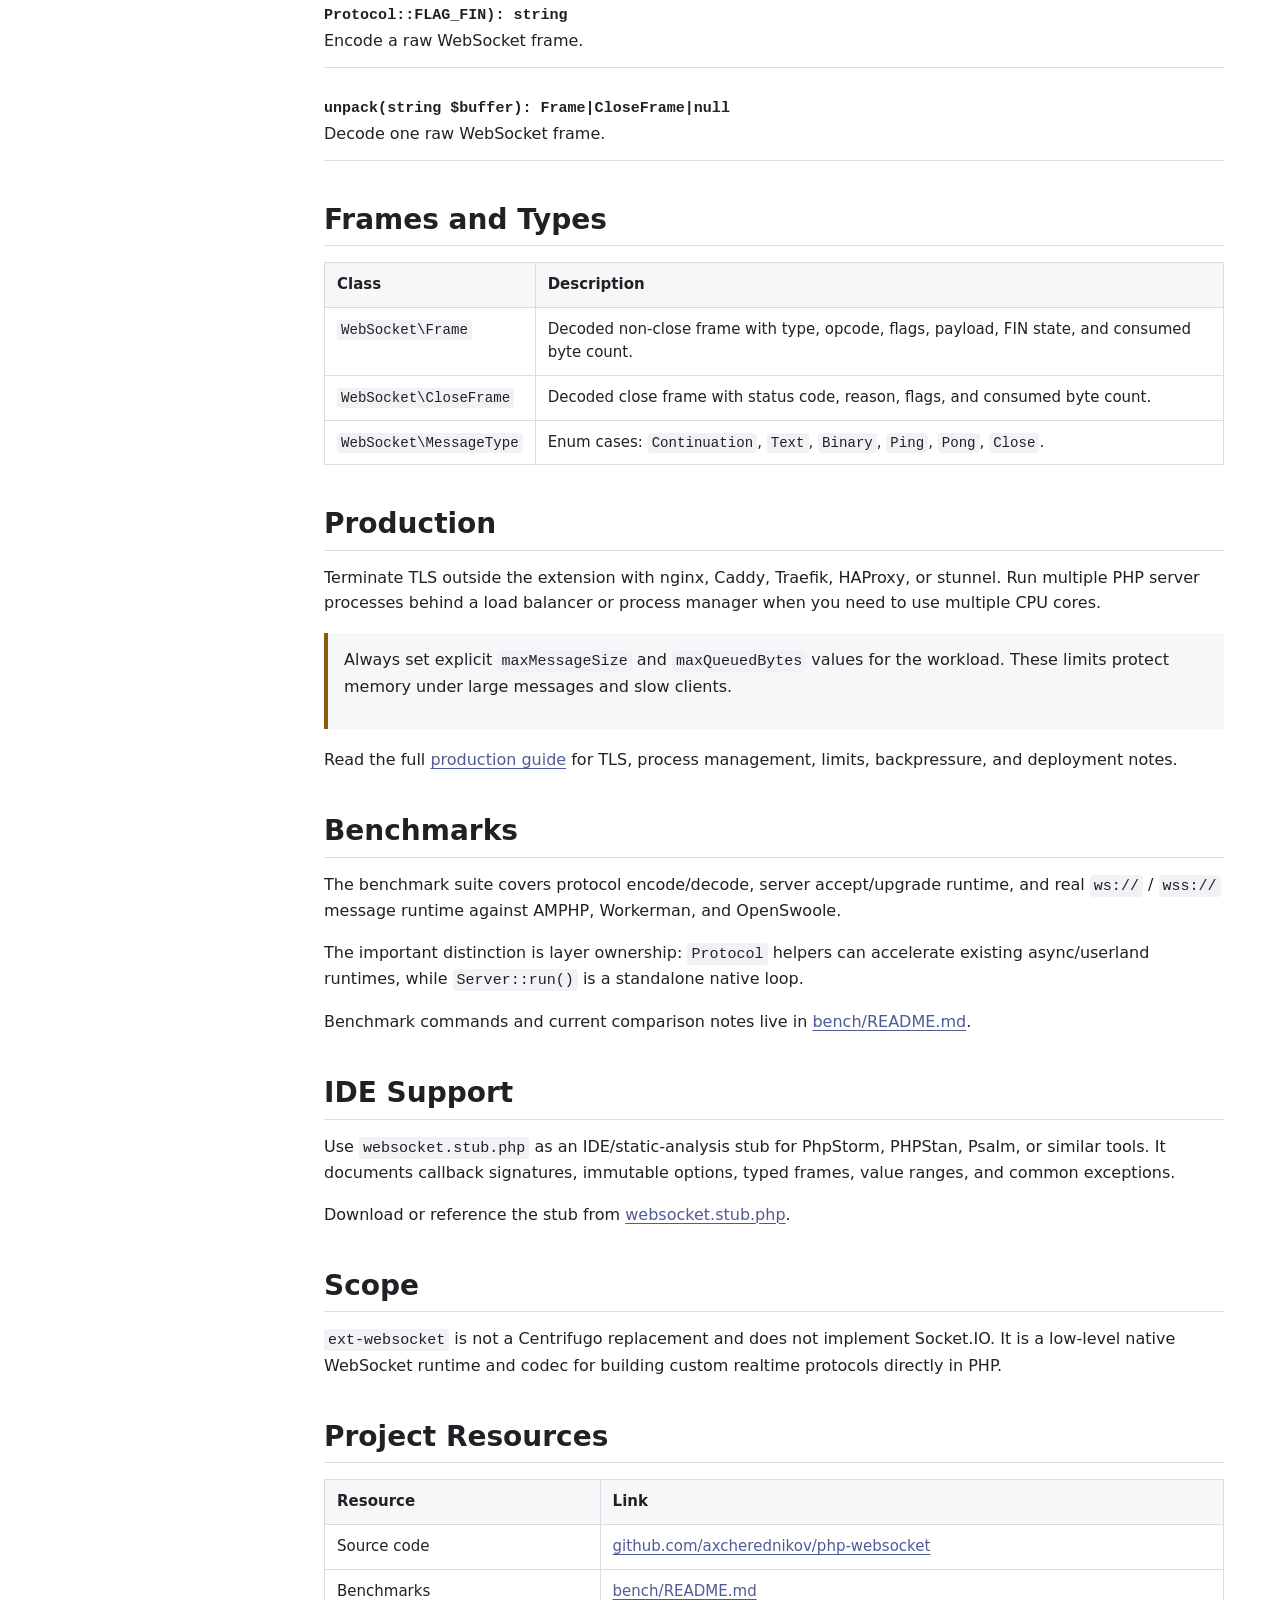
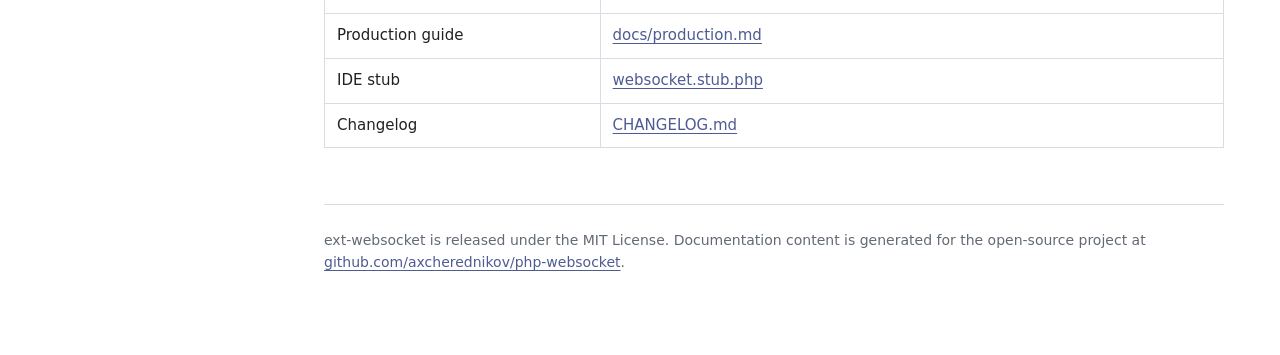
==== commit fbf1ee5e: "Add project resource links" ====
--- a/index.html
+++ b/index.html
@@ -16,6 +16,7 @@
       </a>
       <nav class="top-links" aria-label="Project links">
         <a href="https://github.com/axcherednikov/php-websocket">GitHub</a>
+        <a href="https://github.com/axcherednikov/php-websocket/blob/master/README.md">README</a>
         <a href="#installation">Install</a>
         <a href="#class-reference">Reference</a>
         <a href="#production">Production</a>
@@ -41,6 +42,7 @@
         <a href="#production">Production</a>
         <a href="#benchmarks">Benchmarks</a>
         <a href="#ide-support">IDE Support</a>
+        <a href="#project-resources">Project Resources</a>
       </nav>
     </aside>
 
@@ -88,6 +90,12 @@
 
           <p>Verify that PHP can load it:</p>
           <pre><code>php -m | grep websocket</code></pre>
+
+          <p>
+            See the project
+            <a href="https://github.com/axcherednikov/php-websocket/blob/master/README.md#installation">installation notes</a>
+            for repository-specific commands.
+          </p>
         </section>
 
         <section id="quick-start">
@@ -119,6 +127,10 @@
 });
 
 $server-&gt;run();</code></pre>
+          <p>
+            A fuller runnable example is available in
+            <a href="https://github.com/axcherednikov/php-websocket/blob/master/examples/run_server.php">examples/run_server.php</a>.
+          </p>
         </section>
 
         <section id="runtime-model">
@@ -294,6 +306,11 @@
               the workload. These limits protect memory under large messages and slow clients.
             </p>
           </div>
+          <p>
+            Read the full
+            <a href="https://github.com/axcherednikov/php-websocket/blob/master/docs/production.md">production guide</a>
+            for TLS, process management, limits, backpressure, and deployment notes.
+          </p>
         </section>
 
         <section id="benchmarks">
@@ -307,6 +324,10 @@
             The important distinction is layer ownership: <code>Protocol</code> helpers can accelerate
             existing async/userland runtimes, while <code>Server::run()</code> is a standalone native loop.
           </p>
+          <p>
+            Benchmark commands and current comparison notes live in
+            <a href="https://github.com/axcherednikov/php-websocket/blob/master/bench/README.md">bench/README.md</a>.
+          </p>
         </section>
 
         <section id="ide-support">
@@ -316,6 +337,10 @@
             Psalm, or similar tools. It documents callback signatures, immutable options, typed frames,
             value ranges, and common exceptions.
           </p>
+          <p>
+            Download or reference the stub from
+            <a href="https://github.com/axcherednikov/php-websocket/blob/master/websocket.stub.php">websocket.stub.php</a>.
+          </p>
         </section>
 
         <section id="not-a-platform">
@@ -325,6 +350,22 @@
             It is a low-level native WebSocket runtime and codec for building custom realtime protocols
             directly in PHP.
           </p>
+        </section>
+
+        <section id="project-resources">
+          <h2>Project Resources</h2>
+          <table>
+            <thead>
+              <tr><th>Resource</th><th>Link</th></tr>
+            </thead>
+            <tbody>
+              <tr><td>Source code</td><td><a href="https://github.com/axcherednikov/php-websocket">github.com/axcherednikov/php-websocket</a></td></tr>
+              <tr><td>Benchmarks</td><td><a href="https://github.com/axcherednikov/php-websocket/blob/master/bench/README.md">bench/README.md</a></td></tr>
+              <tr><td>Production guide</td><td><a href="https://github.com/axcherednikov/php-websocket/blob/master/docs/production.md">docs/production.md</a></td></tr>
+              <tr><td>IDE stub</td><td><a href="https://github.com/axcherednikov/php-websocket/blob/master/websocket.stub.php">websocket.stub.php</a></td></tr>
+              <tr><td>Changelog</td><td><a href="https://github.com/axcherednikov/php-websocket/blob/master/CHANGELOG.md">CHANGELOG.md</a></td></tr>
+            </tbody>
+          </table>
         </section>
 
         <footer class="footer">
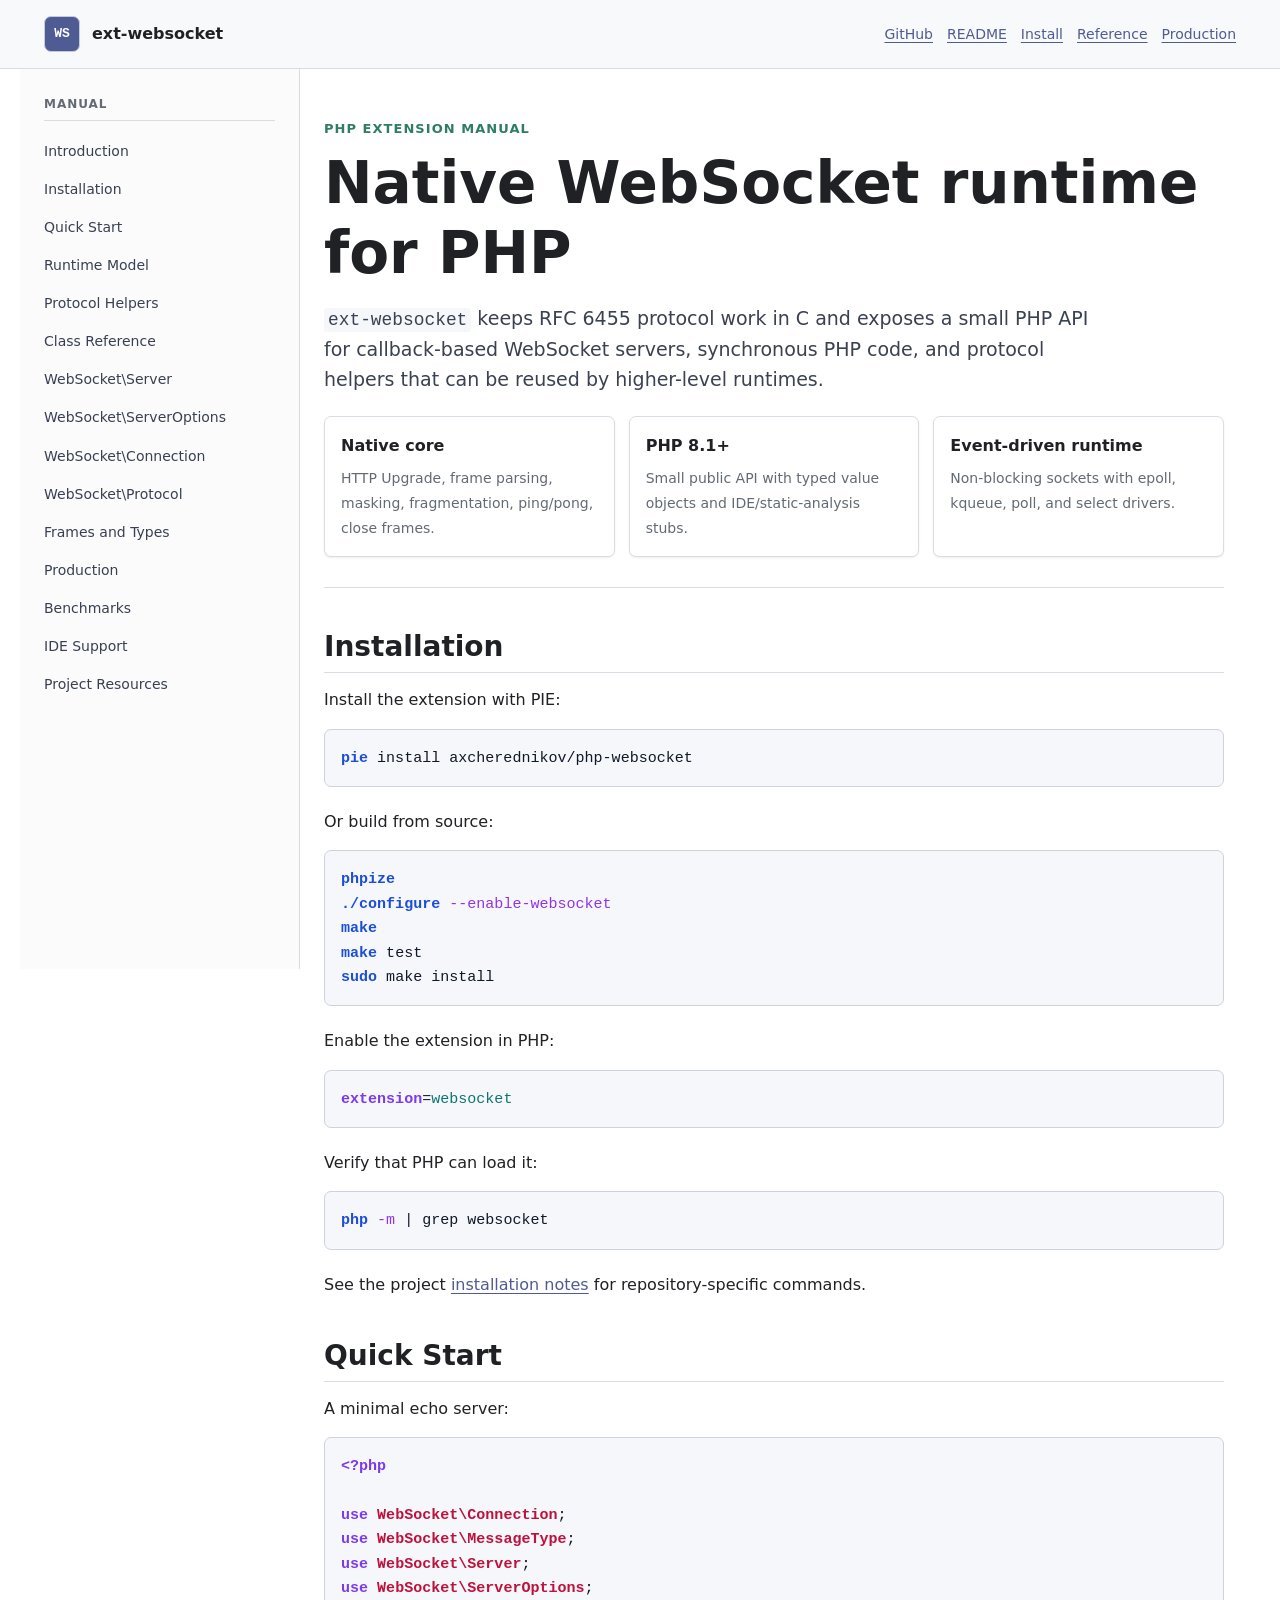
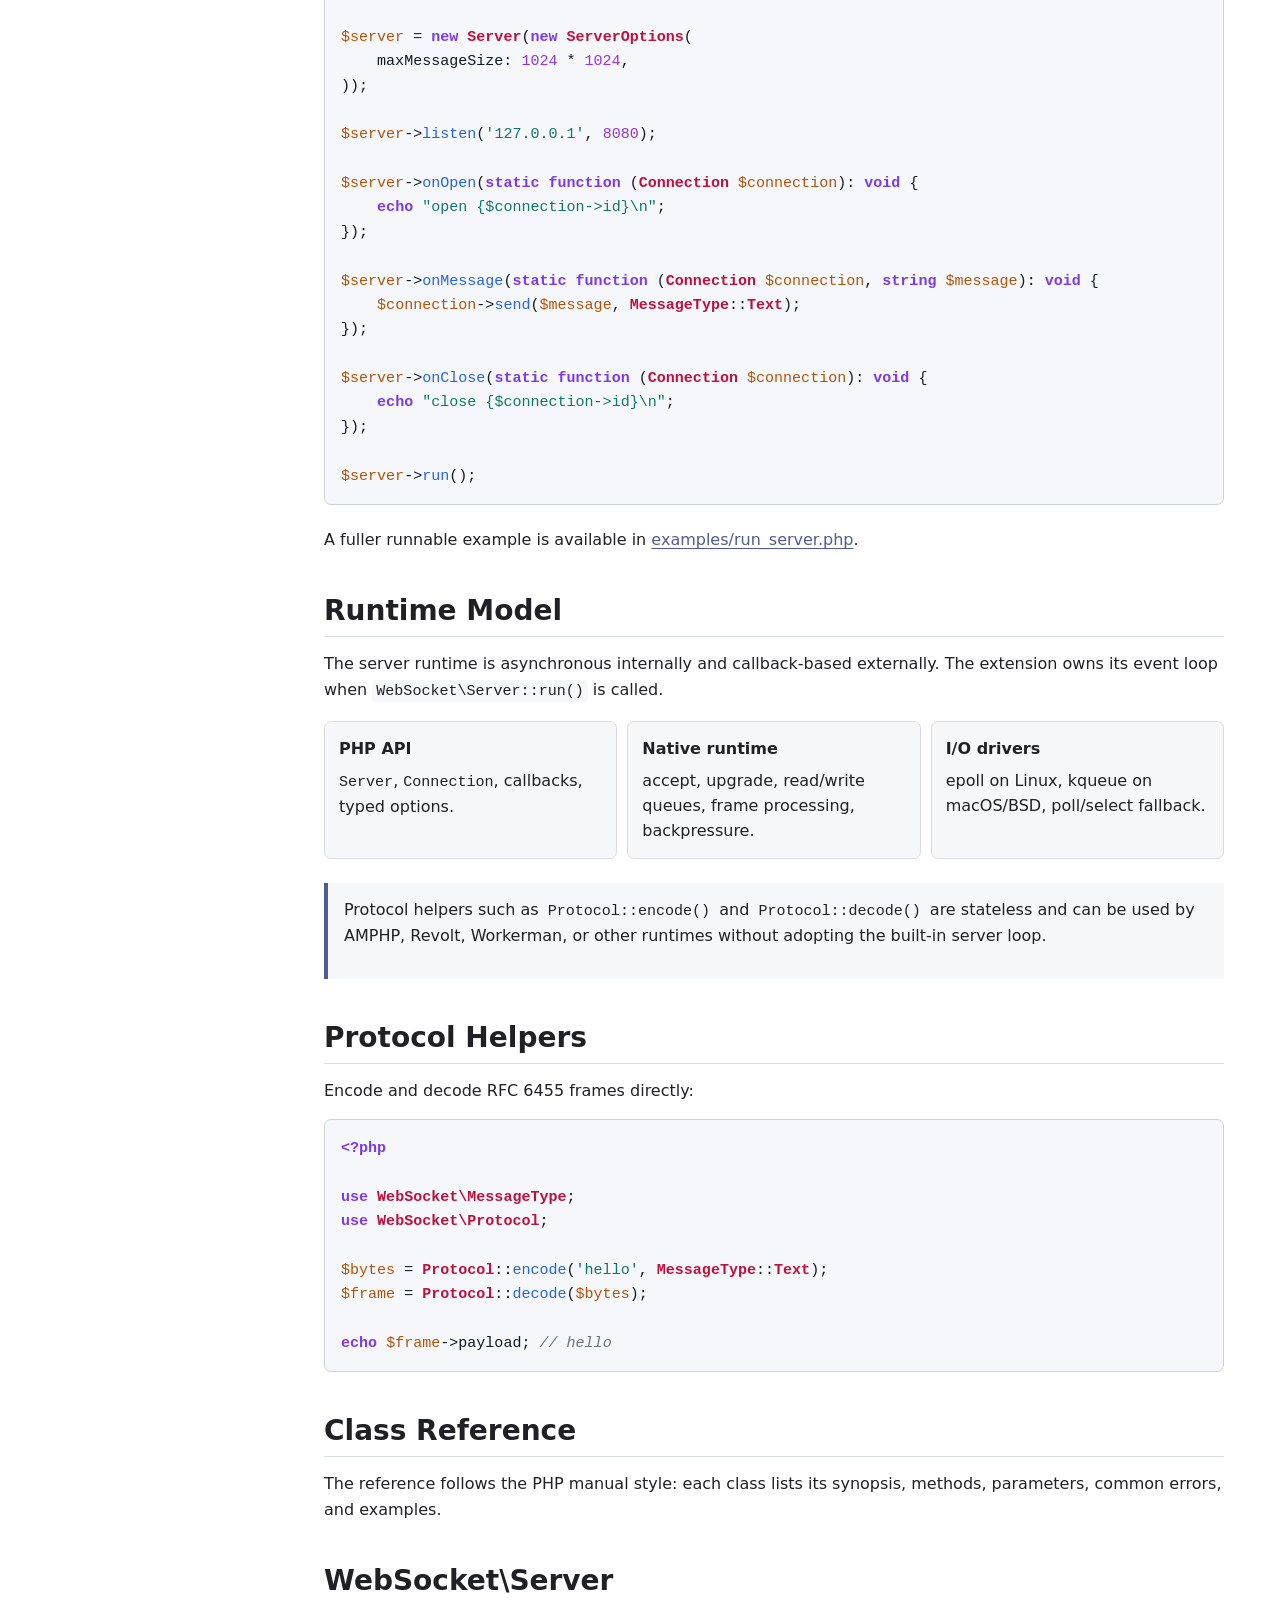
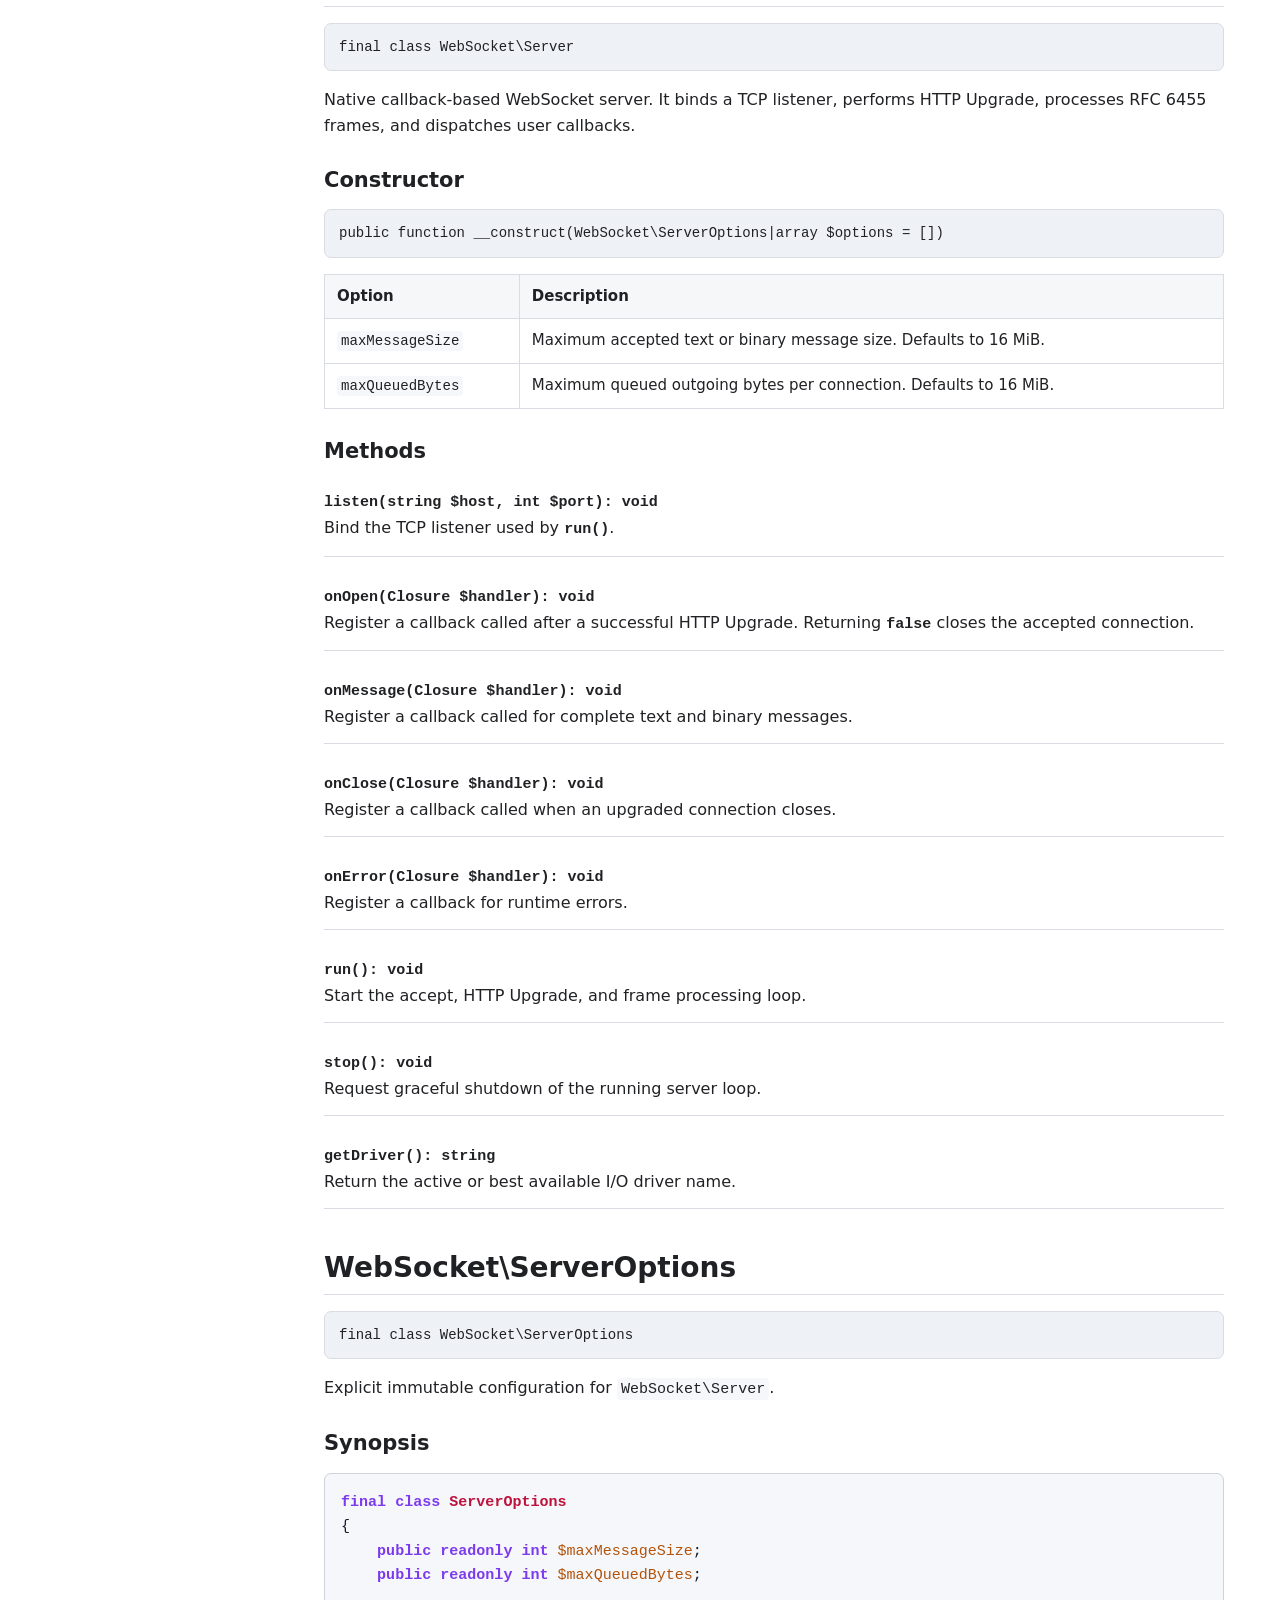
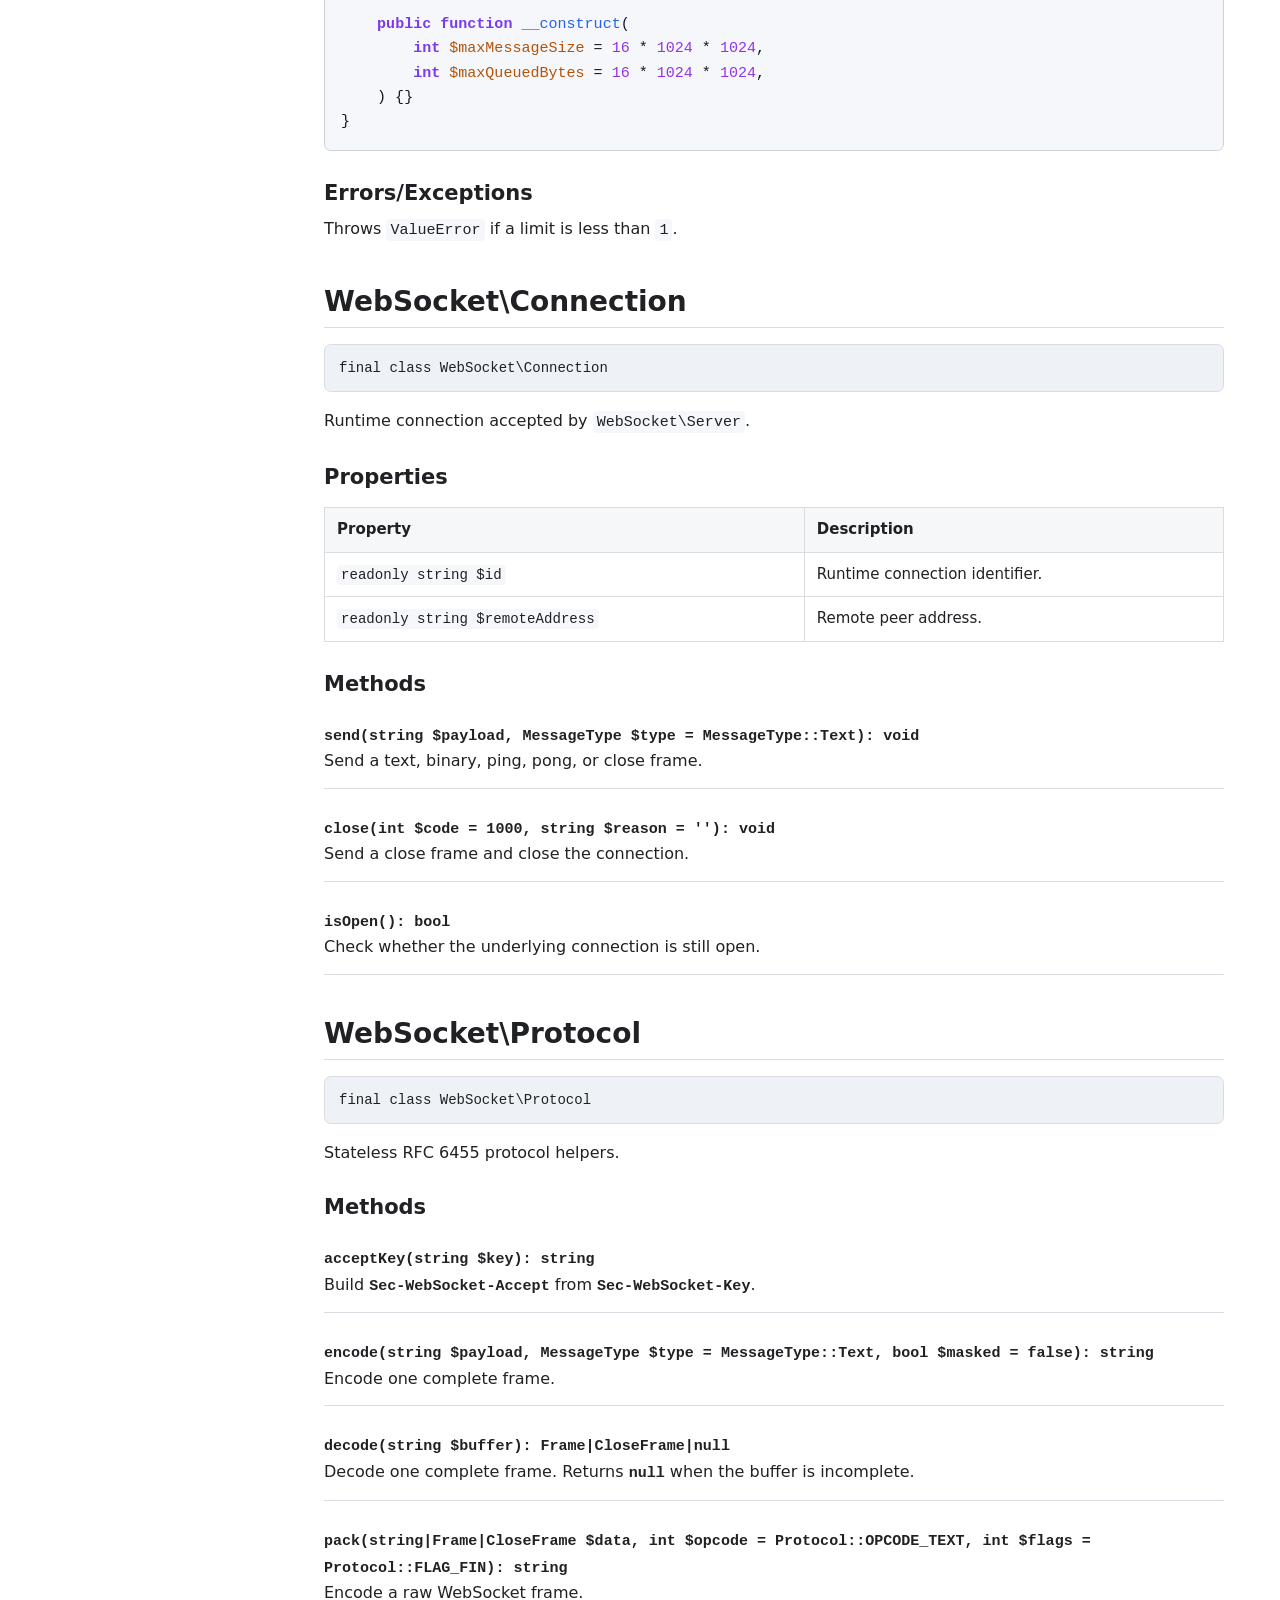
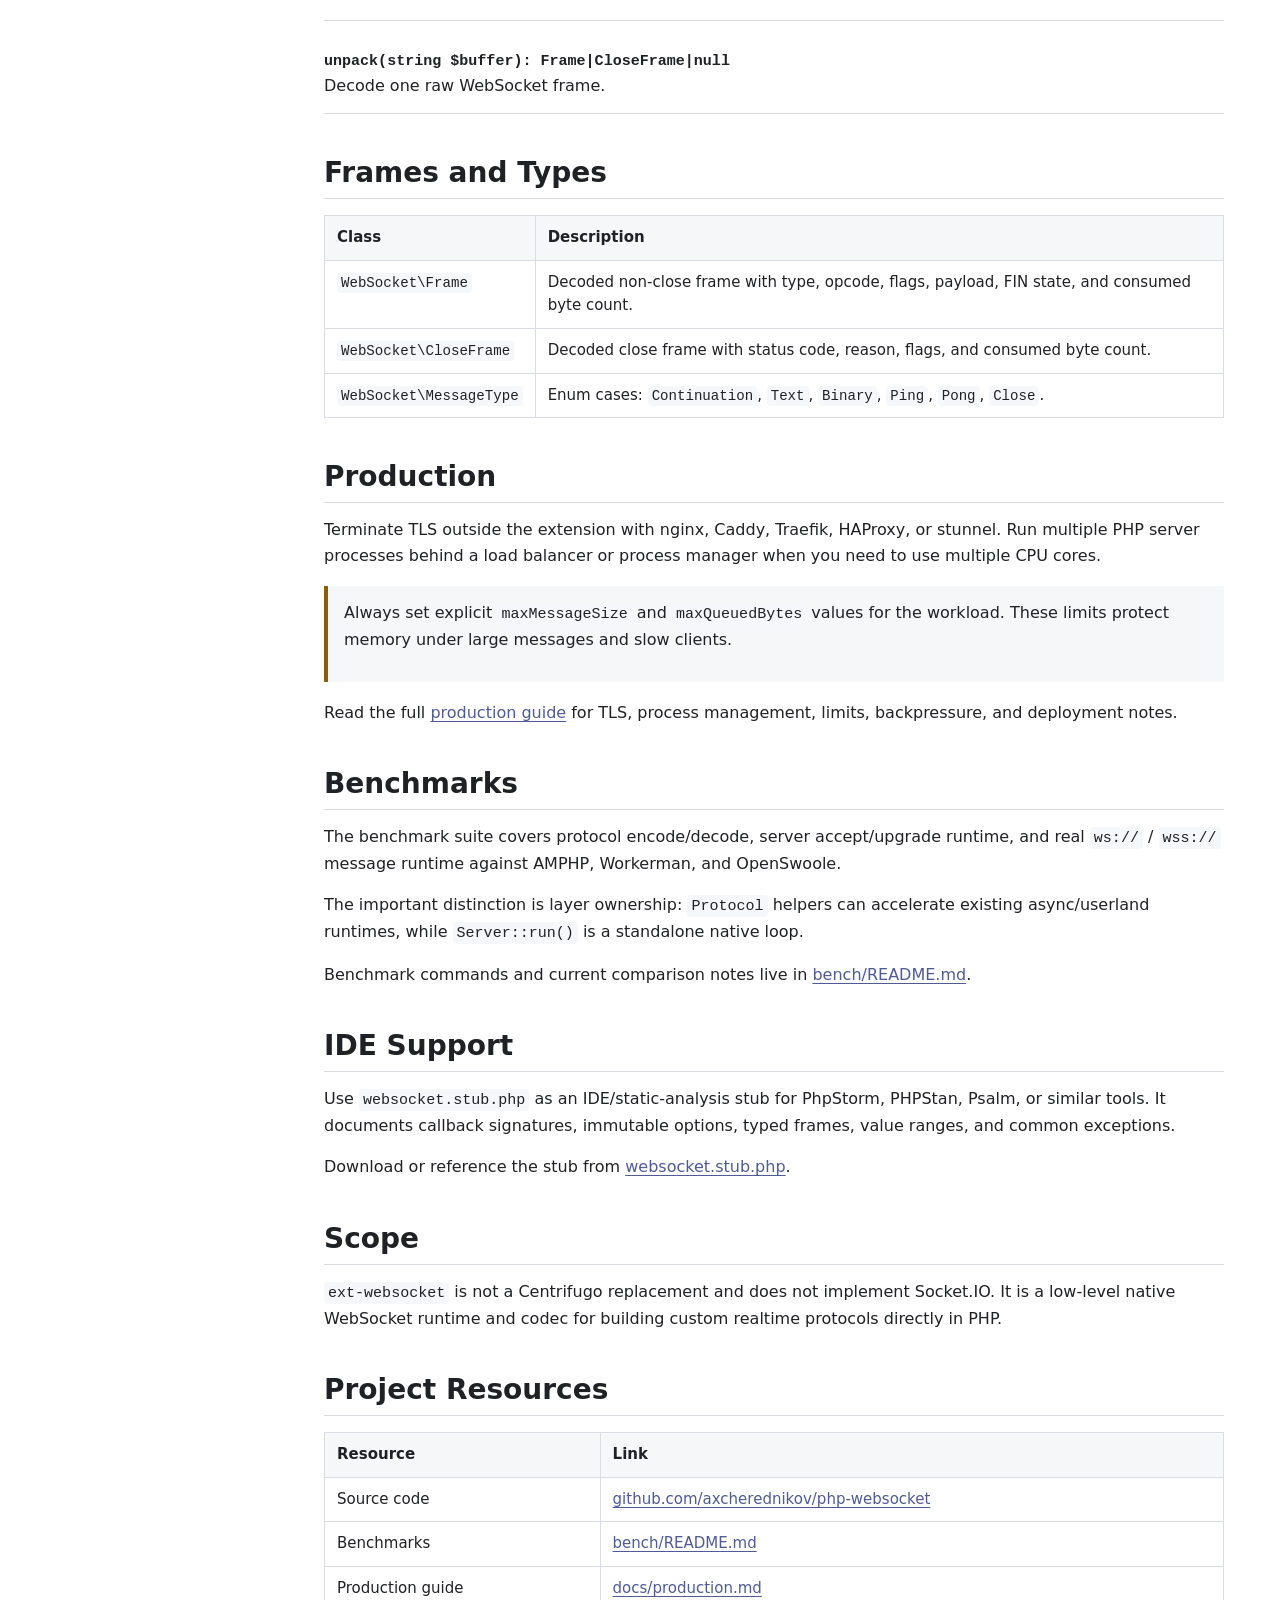
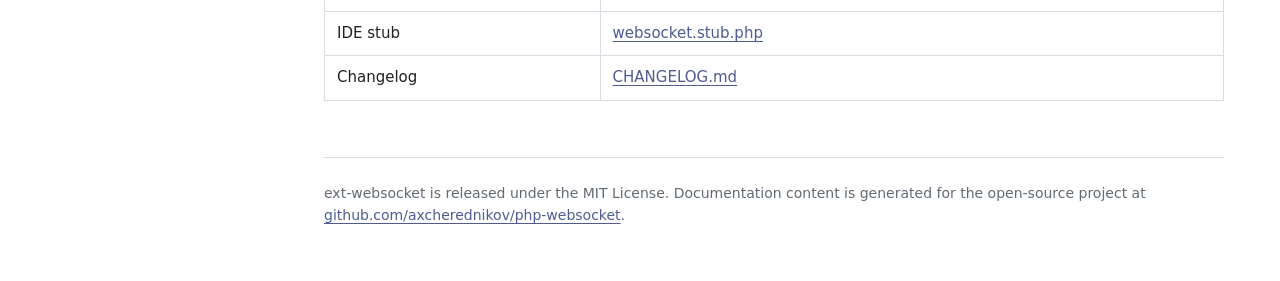
==== commit ed4b4c37: "Add local code syntax highlighting" ====
--- a/index.html
+++ b/index.html
@@ -6,6 +6,7 @@
   <meta name="description" content="ext-websocket manual: native PHP WebSocket extension with RFC 6455 protocol helpers and a callback-based server runtime.">
   <title>ext-websocket manual</title>
   <link rel="stylesheet" href="manual.css">
+  <script src="syntax.js" defer></script>
 </head>
 <body>
   <header class="masthead">
@@ -76,20 +77,20 @@
         <section id="installation">
           <h2>Installation</h2>
           <p>Install the extension with PIE:</p>
-          <pre><code>pie install axcherednikov/php-websocket</code></pre>
+          <pre><code class="language-bash">pie install axcherednikov/php-websocket</code></pre>
 
           <p>Or build from source:</p>
-          <pre><code>phpize
+          <pre><code class="language-bash">phpize
 ./configure --enable-websocket
 make
 make test
 sudo make install</code></pre>
 
           <p>Enable the extension in PHP:</p>
-          <pre><code>extension=websocket</code></pre>
+          <pre><code class="language-ini">extension=websocket</code></pre>
 
           <p>Verify that PHP can load it:</p>
-          <pre><code>php -m | grep websocket</code></pre>
+          <pre><code class="language-bash">php -m | grep websocket</code></pre>
 
           <p>
             See the project
@@ -101,7 +102,7 @@
         <section id="quick-start">
           <h2>Quick Start</h2>
           <p>A minimal echo server:</p>
-          <pre><code>&lt;?php
+          <pre><code class="language-php">&lt;?php
 
 use WebSocket\Connection;
 use WebSocket\MessageType;
@@ -167,7 +168,7 @@
         <section id="protocol-helpers">
           <h2>Protocol Helpers</h2>
           <p>Encode and decode RFC 6455 frames directly:</p>
-          <pre><code>&lt;?php
+          <pre><code class="language-php">&lt;?php
 
 use WebSocket\MessageType;
 use WebSocket\Protocol;
@@ -225,7 +226,7 @@
           <p>Explicit immutable configuration for <code>WebSocket\Server</code>.</p>
 
           <h3>Synopsis</h3>
-          <pre><code>final class ServerOptions
+          <pre><code class="language-php">final class ServerOptions
 {
     public readonly int $maxMessageSize;
     public readonly int $maxQueuedBytes;
--- a/manual.css
+++ b/manual.css
@@ -10,7 +10,17 @@
   --accent: #2f7d62;
   --warning: #8a5b11;
   --code: #111827;
-  --code-bg: #f0f2f5;
+  --code-bg: #f5f7fb;
+  --code-border: #ccd3dd;
+  --code-keyword: #7c3aed;
+  --code-string: #0f766e;
+  --code-variable: #b45309;
+  --code-comment: #6b7280;
+  --code-function: #2563eb;
+  --code-class: #be123c;
+  --code-number: #9333ea;
+  --code-command: #1d4ed8;
+  --code-flag: #9333ea;
   --surface: #ffffff;
   --shadow: 0 1px 2px rgba(20, 28, 40, 0.08);
 }
@@ -238,7 +248,7 @@
 pre {
   margin: 16px 0 22px;
   padding: 16px;
-  border: 1px solid #d4d8df;
+  border: 1px solid var(--code-border);
   border-radius: 7px;
   background: var(--code-bg);
   color: var(--code);
@@ -248,6 +258,53 @@
 code {
   font-family: ui-monospace, SFMono-Regular, Menlo, Consolas, monospace;
   font-size: 0.94em;
+}
+
+pre code {
+  display: block;
+  min-width: max-content;
+  line-height: 1.62;
+  tab-size: 4;
+}
+
+.tok-keyword {
+  color: var(--code-keyword);
+  font-weight: 700;
+}
+
+.tok-string {
+  color: var(--code-string);
+}
+
+.tok-variable {
+  color: var(--code-variable);
+}
+
+.tok-comment {
+  color: var(--code-comment);
+  font-style: italic;
+}
+
+.tok-function {
+  color: var(--code-function);
+}
+
+.tok-class {
+  color: var(--code-class);
+  font-weight: 600;
+}
+
+.tok-number {
+  color: var(--code-number);
+}
+
+.tok-command {
+  color: var(--code-command);
+  font-weight: 700;
+}
+
+.tok-flag {
+  color: var(--code-flag);
 }
 
 p code,
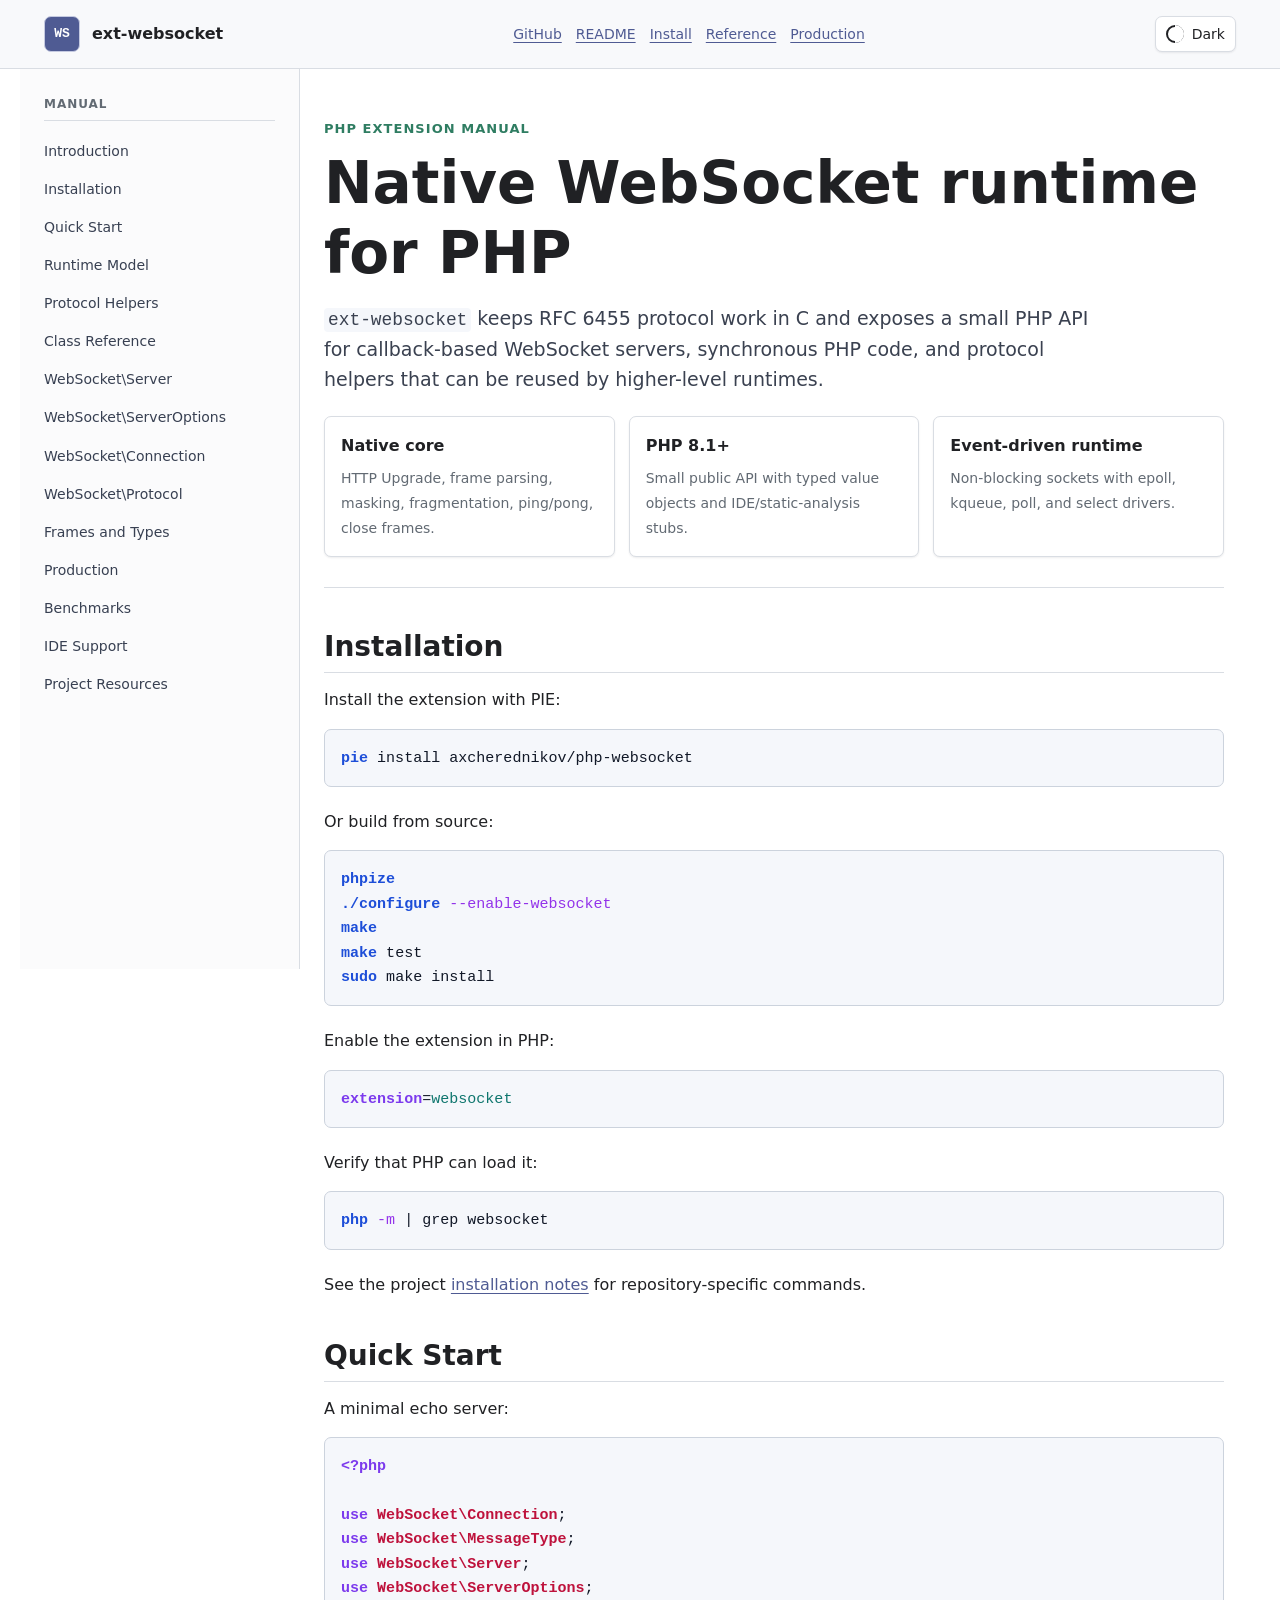
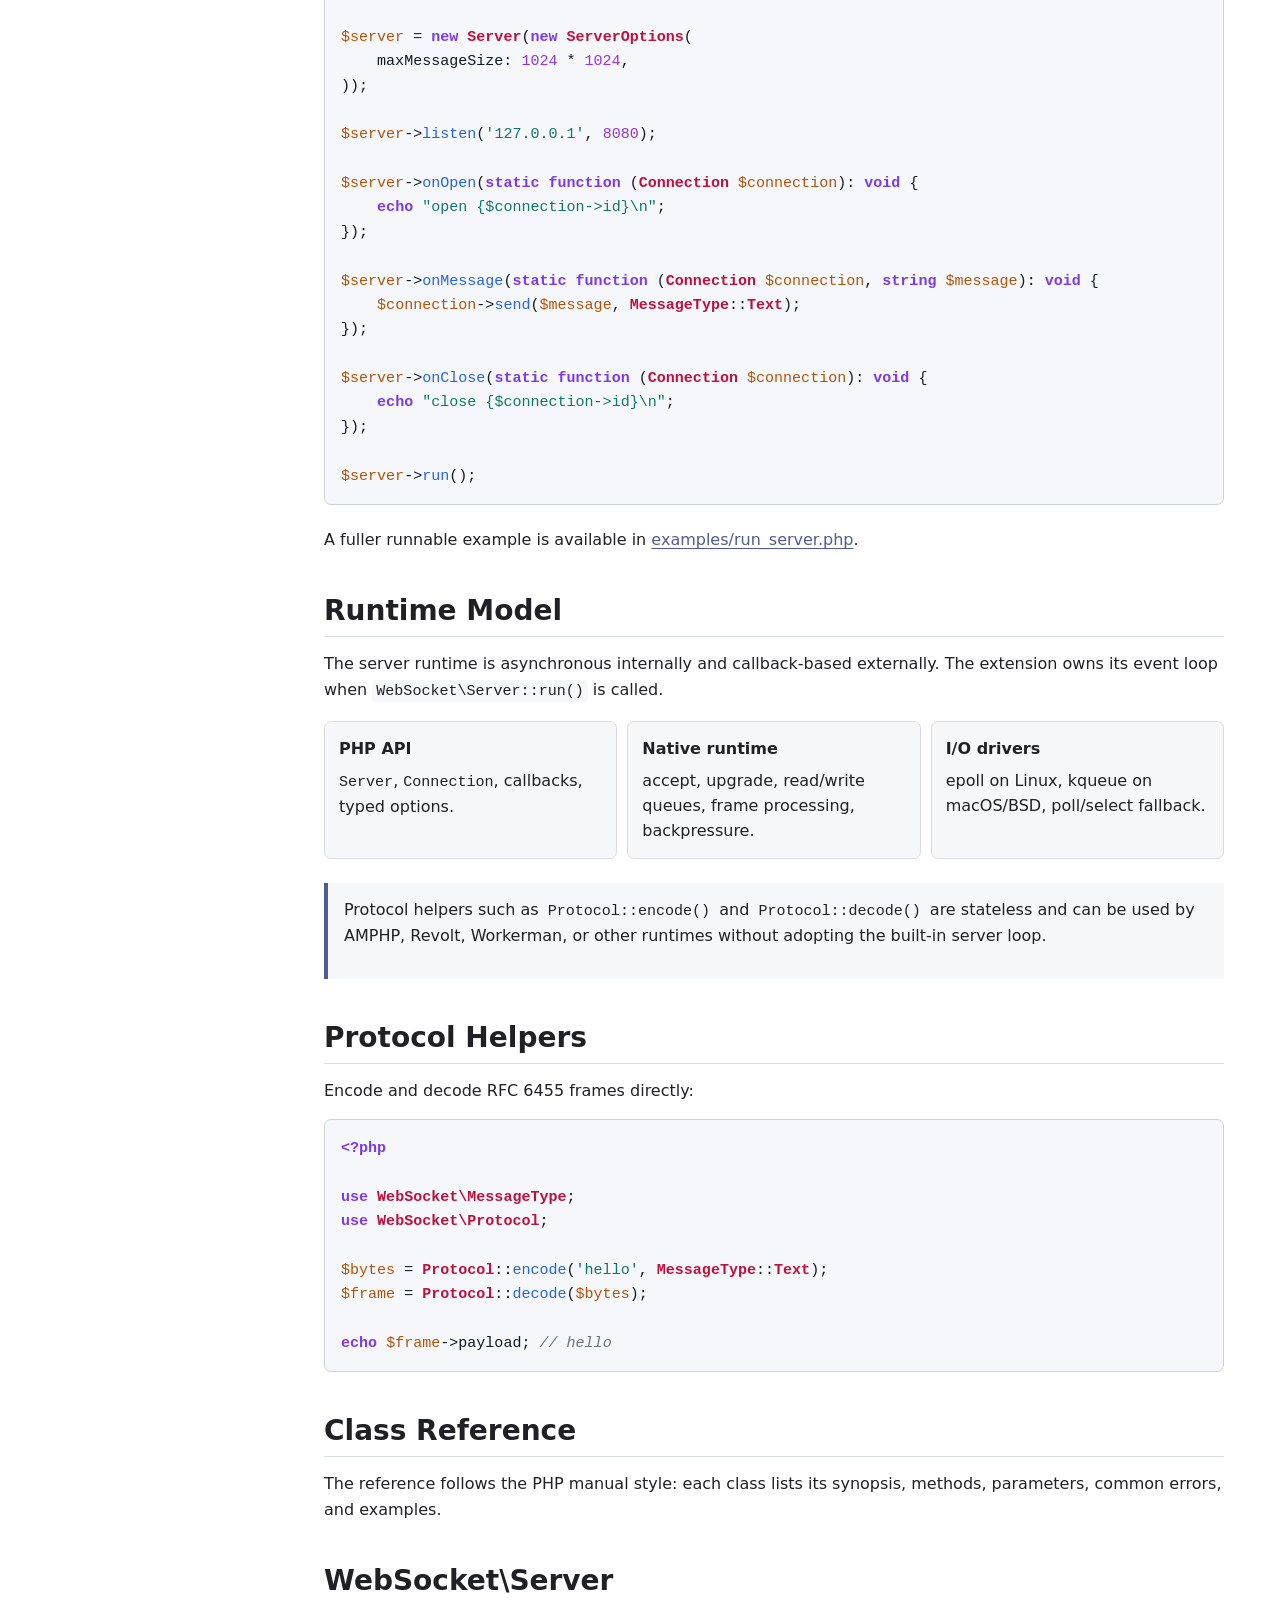
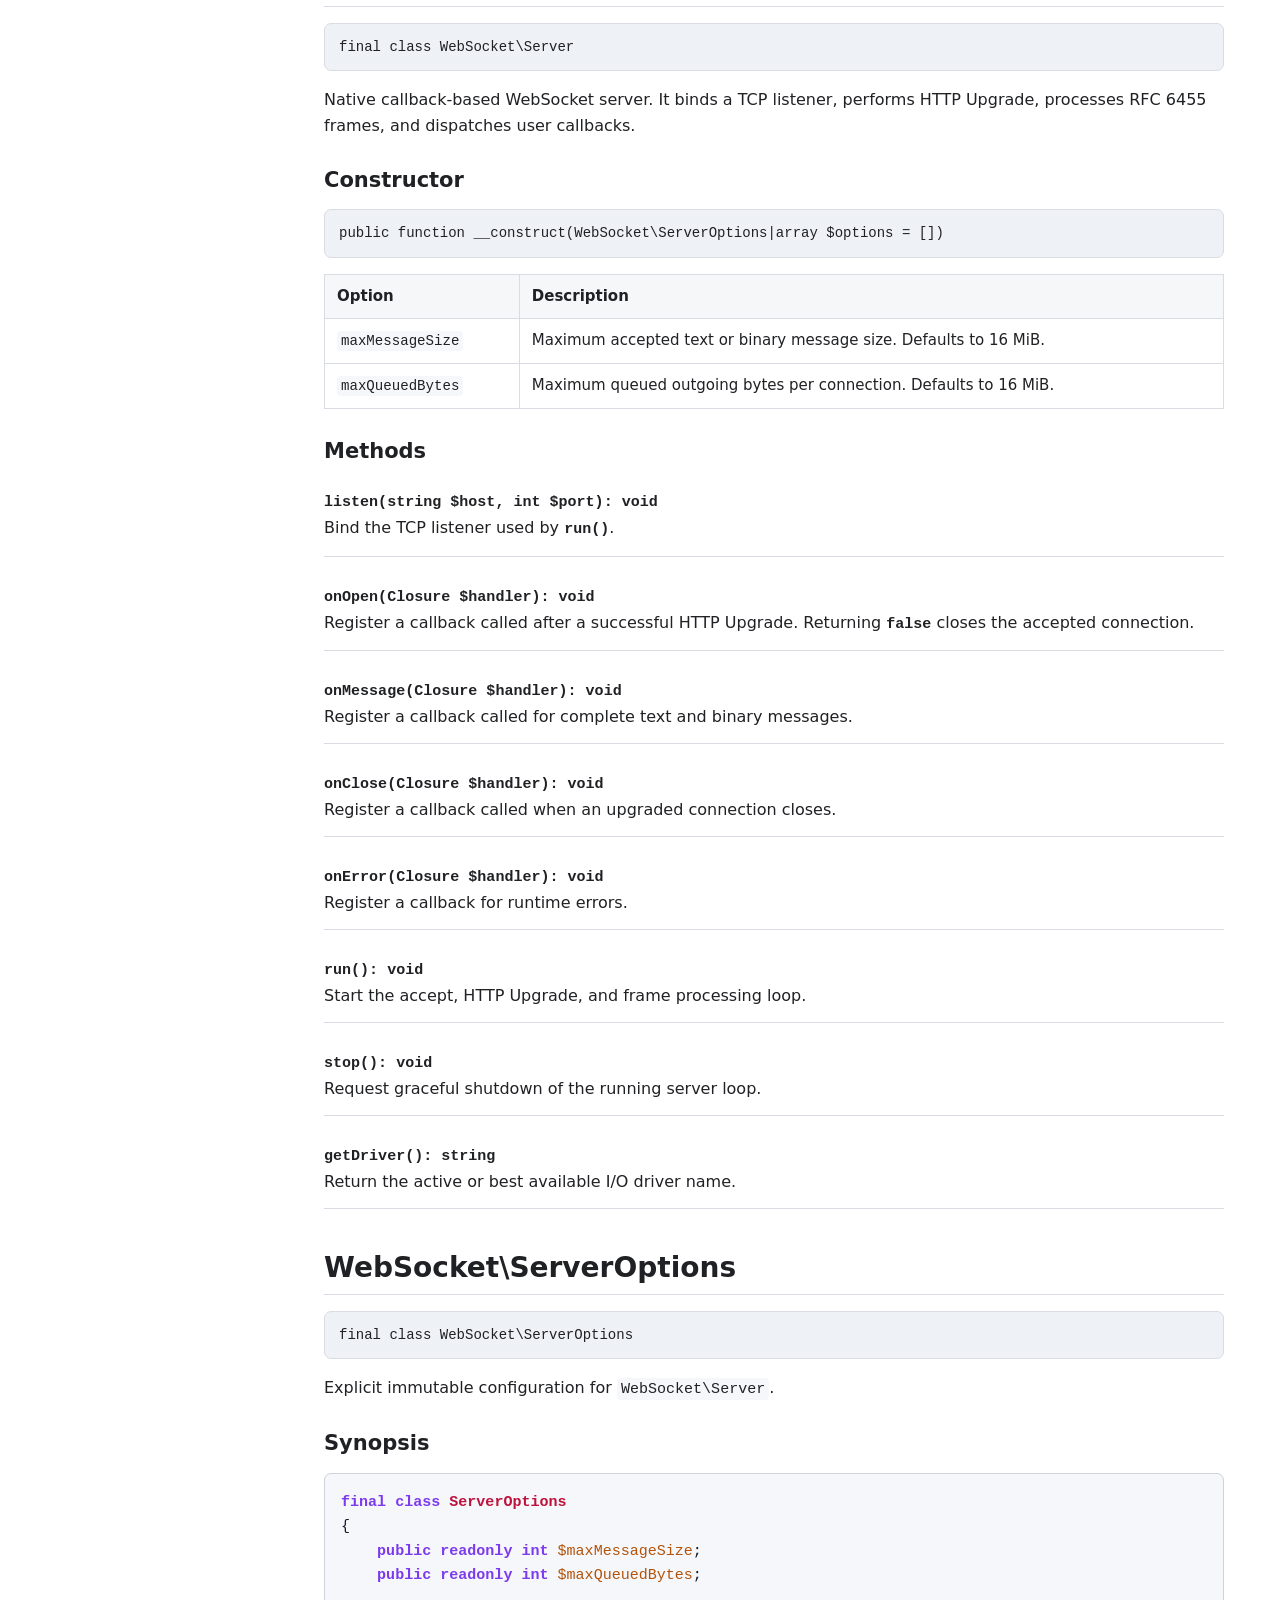
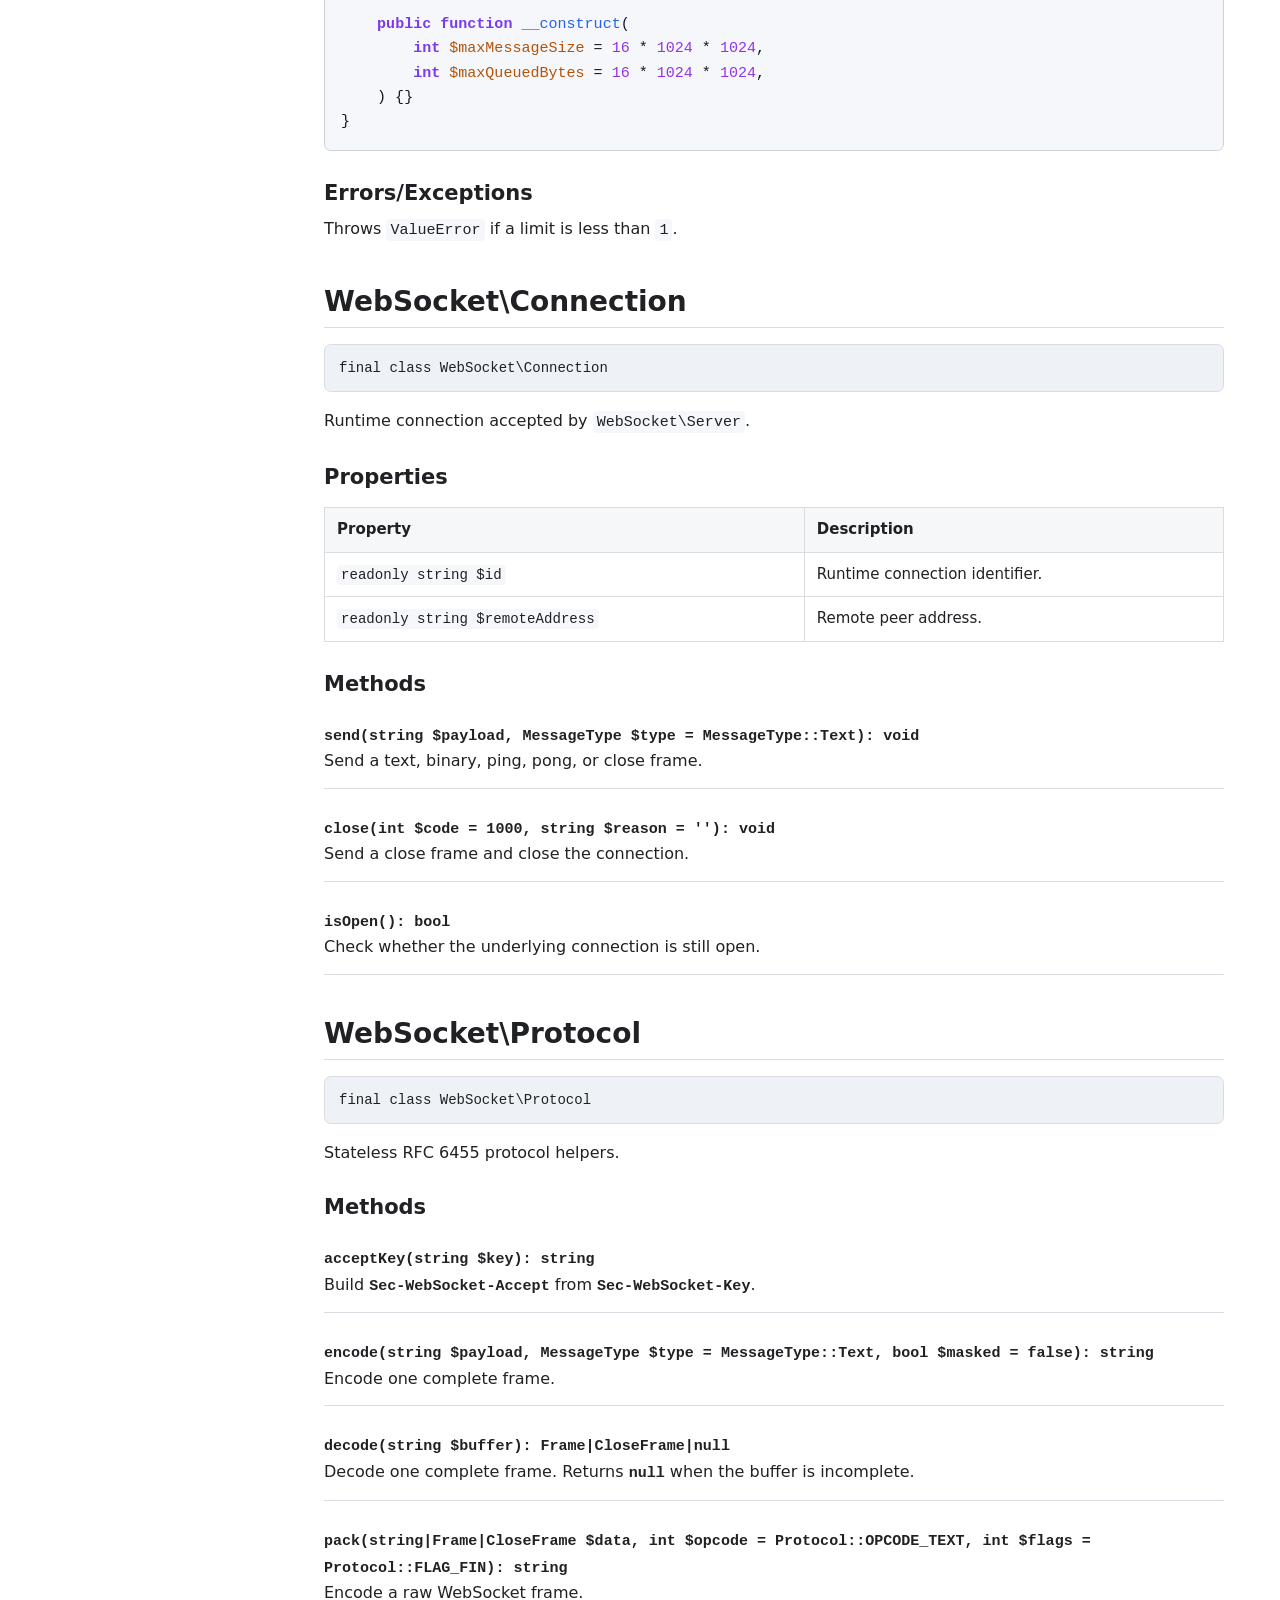
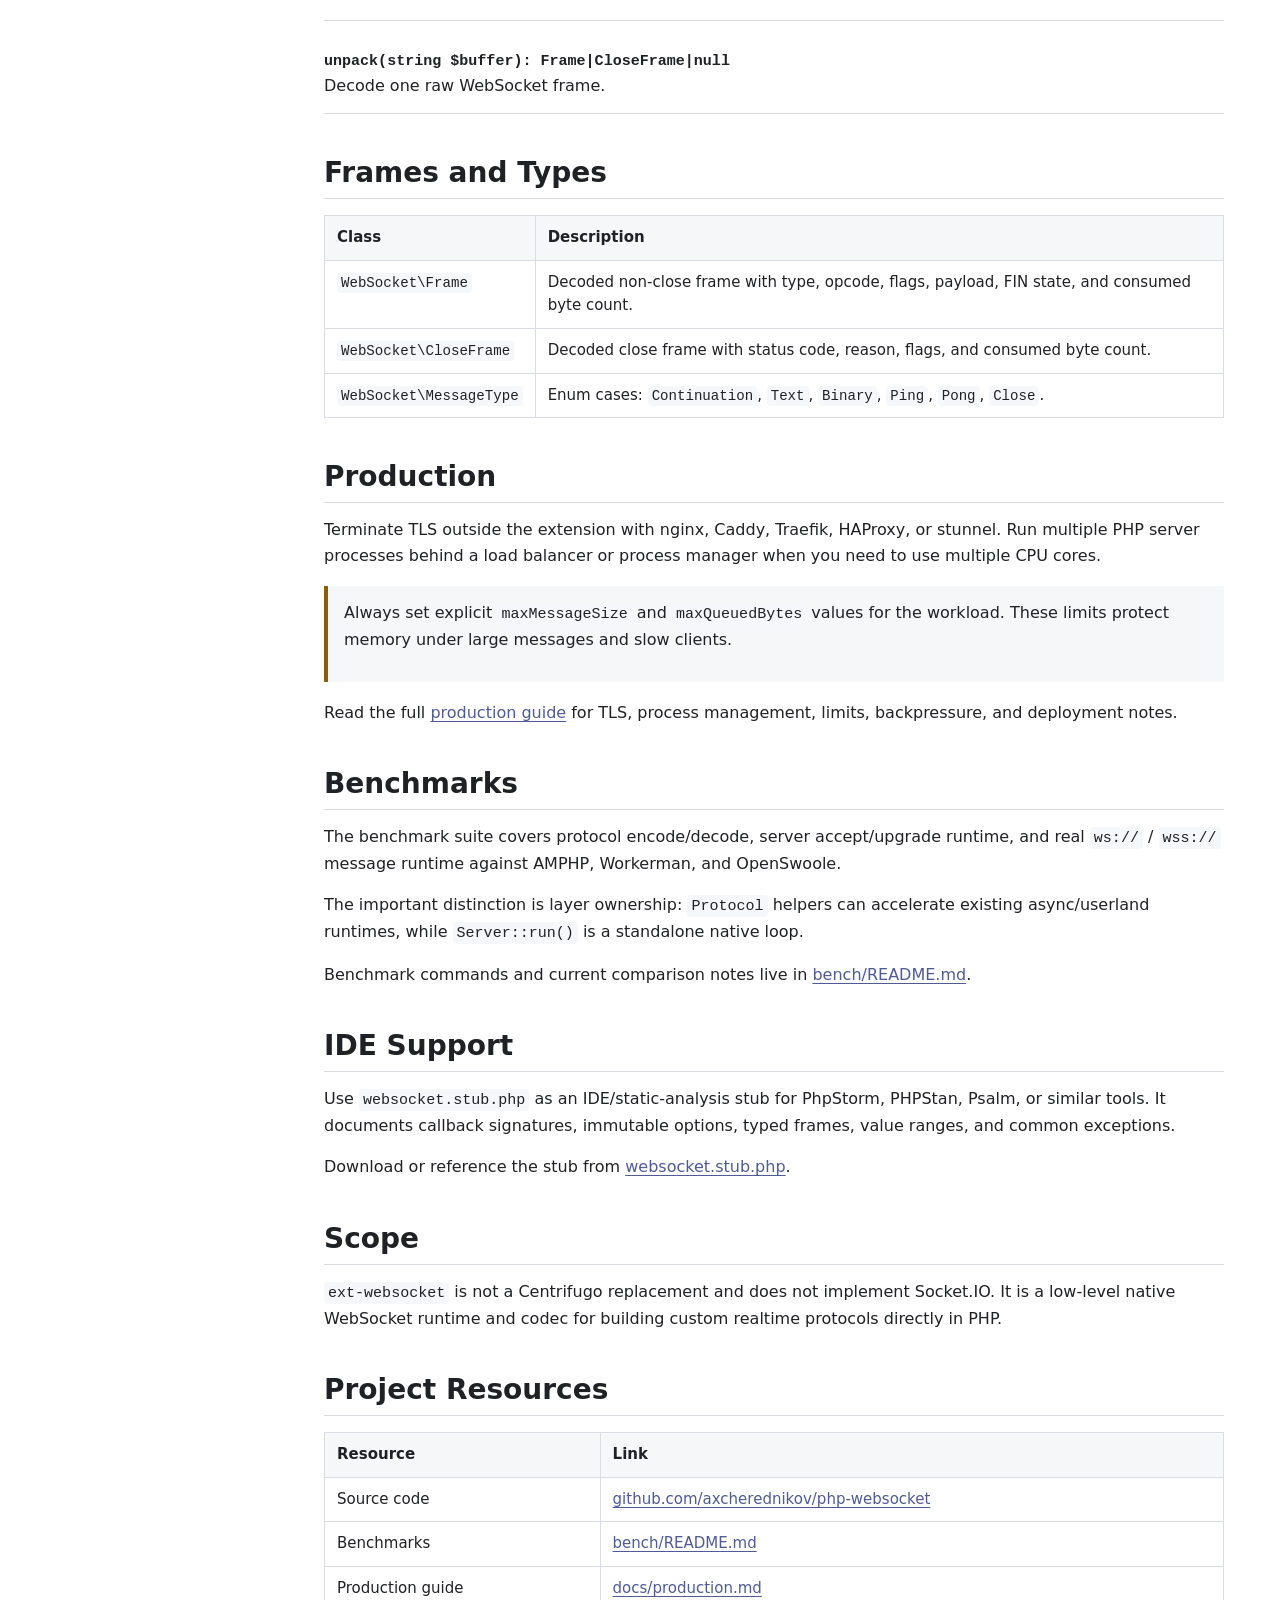
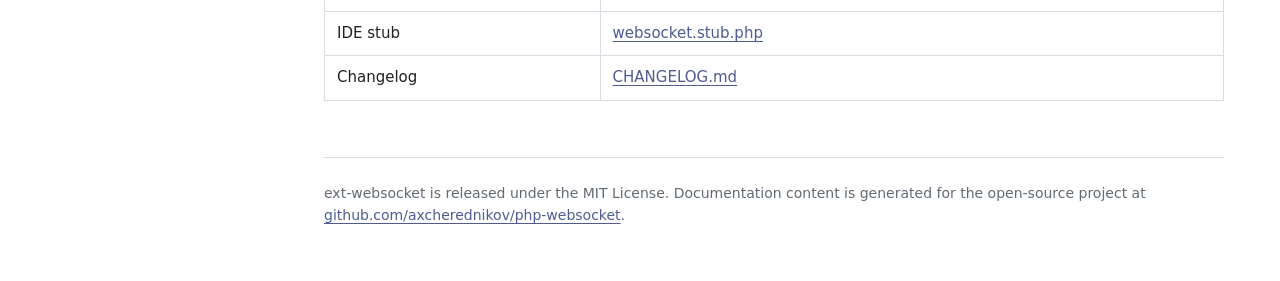
==== commit 6966e367: "Add persistent theme toggle" ====
--- a/index.html
+++ b/index.html
@@ -5,7 +5,19 @@
   <meta name="viewport" content="width=device-width, initial-scale=1">
   <meta name="description" content="ext-websocket manual: native PHP WebSocket extension with RFC 6455 protocol helpers and a callback-based server runtime.">
   <title>ext-websocket manual</title>
+  <script>
+    (function () {
+      try {
+        var theme = localStorage.getItem("php-websocket-theme");
+        if (theme === "light" || theme === "dark") {
+          document.documentElement.dataset.theme = theme;
+        }
+      } catch (error) {
+      }
+    }());
+  </script>
   <link rel="stylesheet" href="manual.css">
+  <script src="theme.js" defer></script>
   <script src="syntax.js" defer></script>
 </head>
 <body>
@@ -22,6 +34,10 @@
         <a href="#class-reference">Reference</a>
         <a href="#production">Production</a>
       </nav>
+      <button class="theme-toggle" type="button" data-theme-toggle aria-label="Switch to dark theme" aria-pressed="false">
+        <span class="theme-toggle-mark" aria-hidden="true"></span>
+        <span data-theme-toggle-label>Dark</span>
+      </button>
     </div>
   </header>
 
--- a/manual.css
+++ b/manual.css
@@ -5,8 +5,14 @@
   --line: #d9dde3;
   --panel: #f6f7f9;
   --panel-strong: #eef1f5;
+  --masthead: #f8f9fb;
+  --sidebar: #fbfbfc;
+  --sidebar-link: #384052;
+  --lead: #3a4150;
   --brand: #4f5b93;
   --brand-dark: #30375f;
+  --brand-mark-border: #c5cae1;
+  --brand-mark-ink: #ffffff;
   --accent: #2f7d62;
   --warning: #8a5b11;
   --code: #111827;
@@ -25,6 +31,39 @@
   --shadow: 0 1px 2px rgba(20, 28, 40, 0.08);
 }
 
+:root[data-theme="dark"] {
+  color-scheme: dark;
+  --ink: #e6e9ef;
+  --muted: #9aa4b2;
+  --line: #2d3542;
+  --panel: #171d26;
+  --panel-strong: #1d2530;
+  --masthead: #10151d;
+  --sidebar: #0d1219;
+  --sidebar-link: #c7d0dc;
+  --lead: #c7d0dc;
+  --brand: #9da9ff;
+  --brand-dark: #c7ceff;
+  --brand-mark-border: #4f5b93;
+  --brand-mark-ink: #ffffff;
+  --accent: #66d9ad;
+  --warning: #f5c46b;
+  --code: #dce4ef;
+  --code-bg: #111821;
+  --code-border: #303a49;
+  --code-keyword: #c4a7ff;
+  --code-string: #6ee7c8;
+  --code-variable: #fbbf72;
+  --code-comment: #8b98a8;
+  --code-function: #8ab4ff;
+  --code-class: #ff8da1;
+  --code-number: #d8b4fe;
+  --code-command: #8ab4ff;
+  --code-flag: #d8b4fe;
+  --surface: #0b1017;
+  --shadow: 0 1px 2px rgba(0, 0, 0, 0.28);
+}
+
 * {
   box-sizing: border-box;
 }
@@ -52,7 +91,7 @@
 
 .masthead {
   border-bottom: 1px solid var(--line);
-  background: #f8f9fb;
+  background: var(--masthead);
 }
 
 .masthead-inner {
@@ -79,10 +118,10 @@
   width: 36px;
   height: 36px;
   place-items: center;
-  border: 1px solid #c5cae1;
+  border: 1px solid var(--brand-mark-border);
   border-radius: 7px;
   background: var(--brand);
-  color: #fff;
+  color: var(--brand-mark-ink);
   font-family: ui-monospace, SFMono-Regular, Menlo, Consolas, monospace;
   font-size: 13px;
   letter-spacing: 0;
@@ -93,6 +132,60 @@
   flex-wrap: wrap;
   gap: 14px;
   font-size: 14px;
+}
+
+.theme-toggle {
+  display: inline-flex;
+  align-items: center;
+  justify-content: center;
+  gap: 8px;
+  min-height: 36px;
+  padding: 7px 10px;
+  border: 1px solid var(--line);
+  border-radius: 7px;
+  background: var(--surface);
+  color: var(--ink);
+  box-shadow: var(--shadow);
+  cursor: pointer;
+  font: inherit;
+  font-size: 14px;
+  line-height: 1;
+}
+
+.theme-toggle:hover {
+  border-color: var(--brand);
+  color: var(--brand-dark);
+}
+
+.theme-toggle:focus-visible {
+  outline: 2px solid var(--brand);
+  outline-offset: 2px;
+}
+
+.theme-toggle-mark {
+  position: relative;
+  width: 18px;
+  height: 18px;
+  border: 2px solid currentColor;
+  border-radius: 50%;
+}
+
+.theme-toggle-mark::after {
+  position: absolute;
+  top: -2px;
+  right: -2px;
+  width: 9px;
+  height: 18px;
+  border-radius: 0 18px 18px 0;
+  background: var(--surface);
+  content: "";
+}
+
+:root[data-theme="dark"] .theme-toggle-mark::after {
+  width: 7px;
+  height: 7px;
+  border-radius: 50%;
+  background: currentColor;
 }
 
 .layout {
@@ -109,7 +202,7 @@
   height: 100vh;
   padding: 28px 24px;
   border-right: 1px solid var(--line);
-  background: #fbfbfc;
+  background: var(--sidebar);
   overflow: auto;
 }
 
@@ -130,7 +223,7 @@
 .sidebar a {
   display: block;
   padding: 7px 0;
-  color: #384052;
+  color: var(--sidebar-link);
   font-size: 14px;
   text-decoration: none;
 }
@@ -193,7 +286,7 @@
 
 .lead {
   max-width: 780px;
-  color: #3a4150;
+  color: var(--lead);
   font-size: 19px;
 }
 
@@ -415,6 +508,10 @@
     flex-direction: column;
   }
 
+  .theme-toggle {
+    width: 100%;
+  }
+
   .sidebar nav {
     grid-template-columns: 1fr;
   }
@@ -423,3 +520,38 @@
     padding-inline: 18px;
   }
 }
+
+@media (prefers-color-scheme: dark) {
+  :root:not([data-theme="light"]) {
+    color-scheme: dark;
+    --ink: #e6e9ef;
+    --muted: #9aa4b2;
+    --line: #2d3542;
+    --panel: #171d26;
+    --panel-strong: #1d2530;
+    --masthead: #10151d;
+    --sidebar: #0d1219;
+    --sidebar-link: #c7d0dc;
+    --lead: #c7d0dc;
+    --brand: #9da9ff;
+    --brand-dark: #c7ceff;
+    --brand-mark-border: #4f5b93;
+    --brand-mark-ink: #ffffff;
+    --accent: #66d9ad;
+    --warning: #f5c46b;
+    --code: #dce4ef;
+    --code-bg: #111821;
+    --code-border: #303a49;
+    --code-keyword: #c4a7ff;
+    --code-string: #6ee7c8;
+    --code-variable: #fbbf72;
+    --code-comment: #8b98a8;
+    --code-function: #8ab4ff;
+    --code-class: #ff8da1;
+    --code-number: #d8b4fe;
+    --code-command: #8ab4ff;
+    --code-flag: #d8b4fe;
+    --surface: #0b1017;
+    --shadow: 0 1px 2px rgba(0, 0, 0, 0.28);
+  }
+}
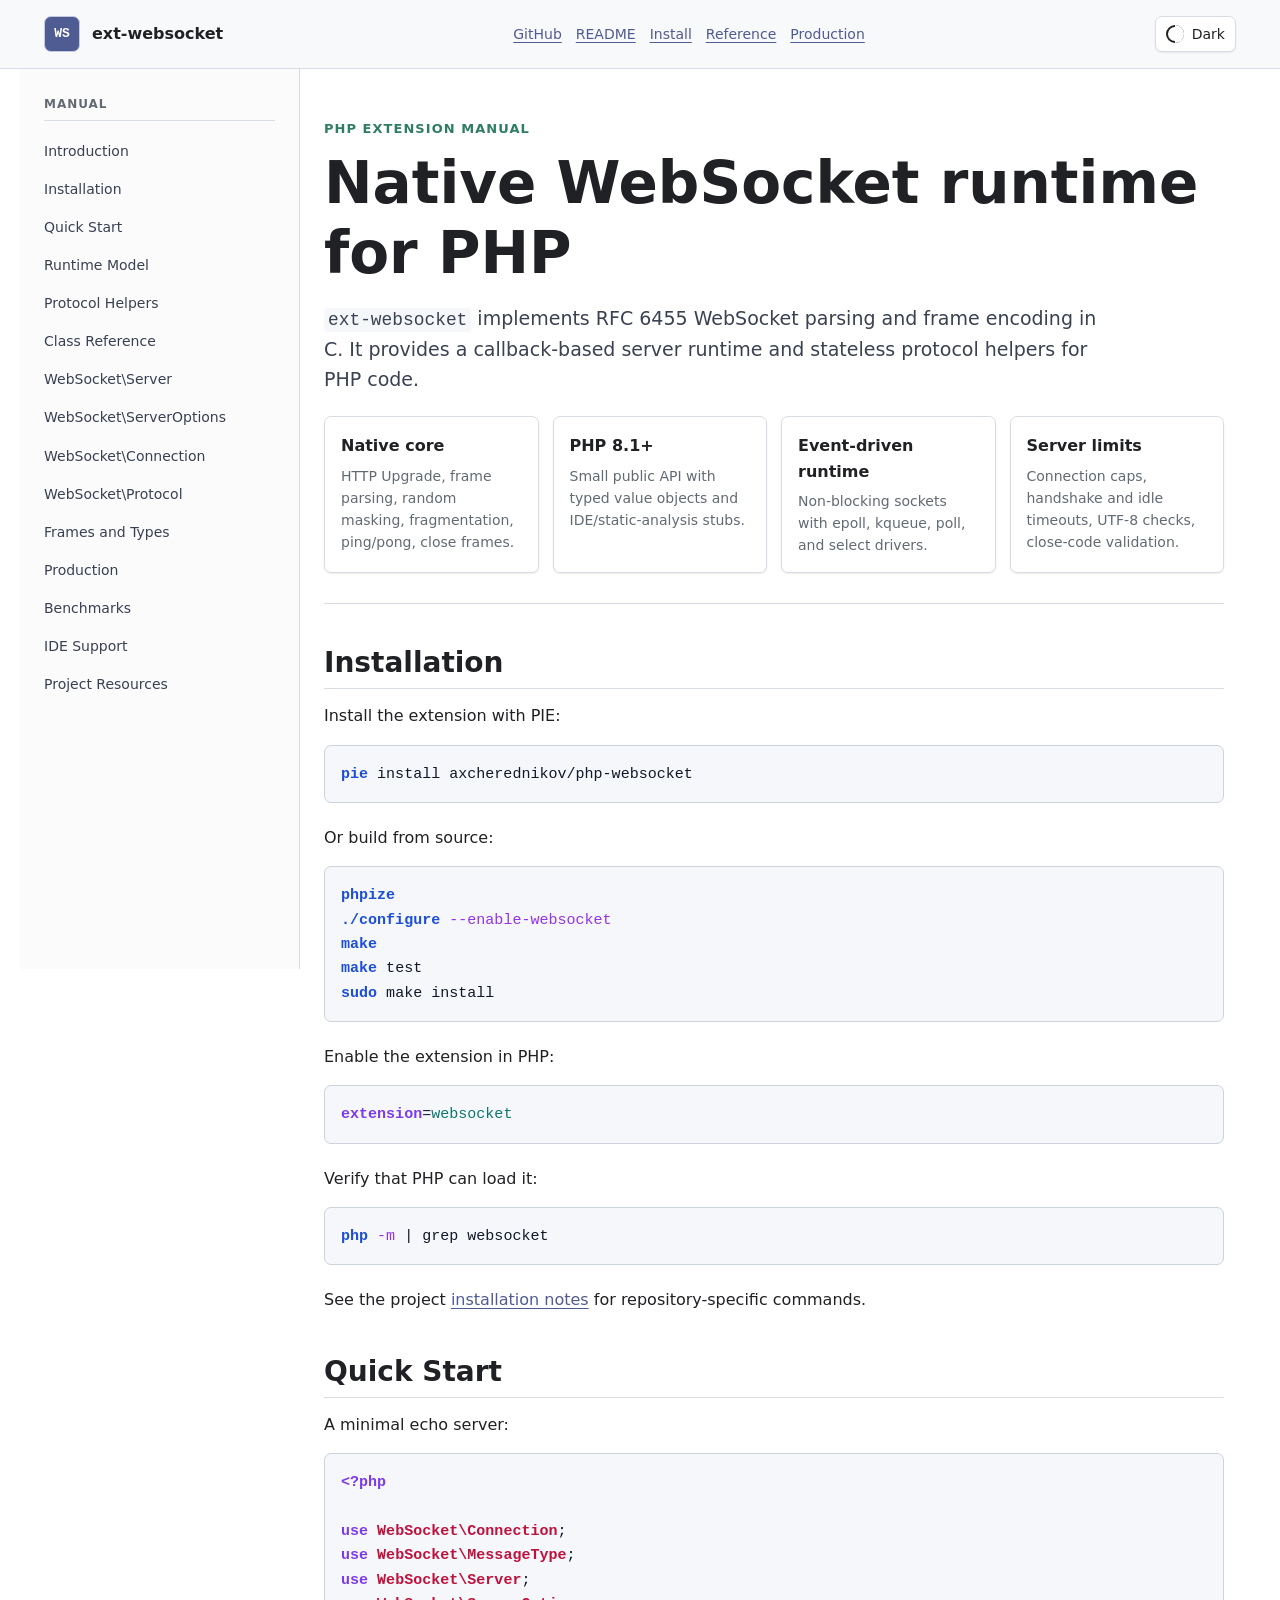
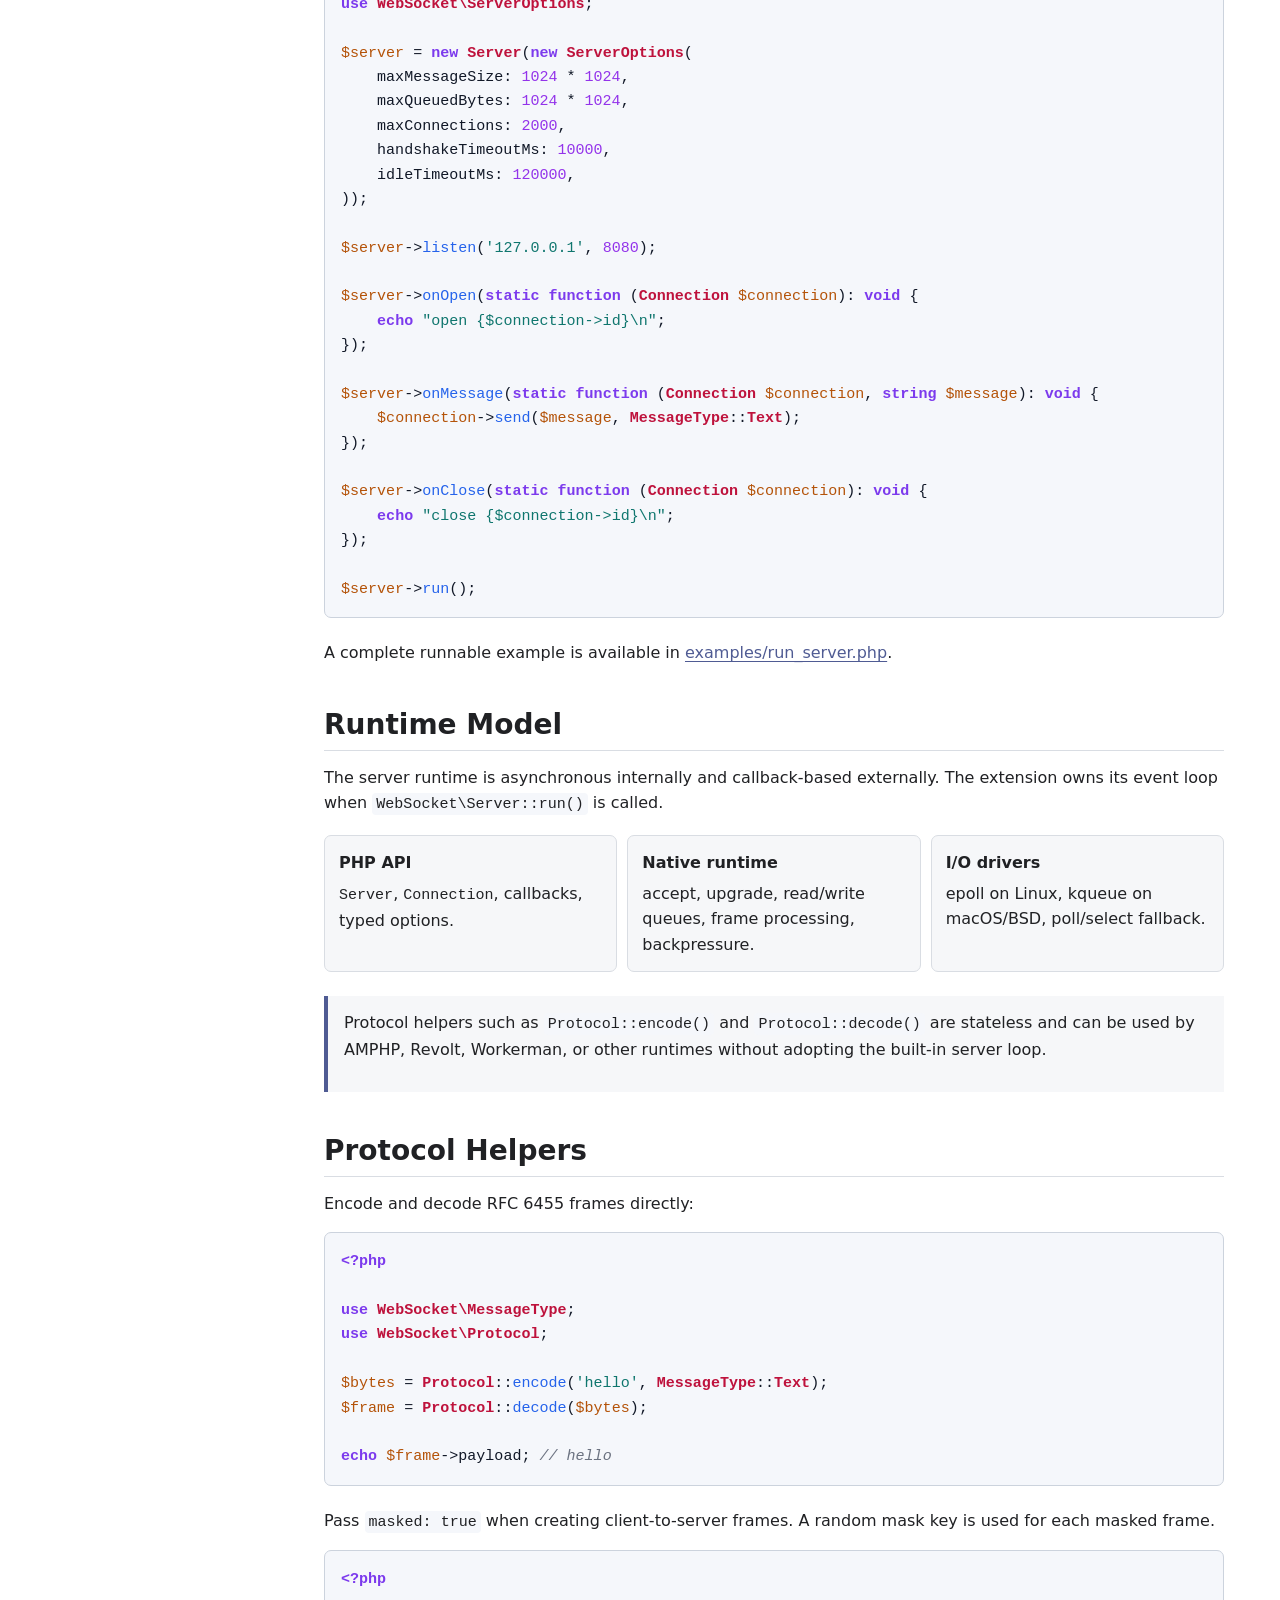
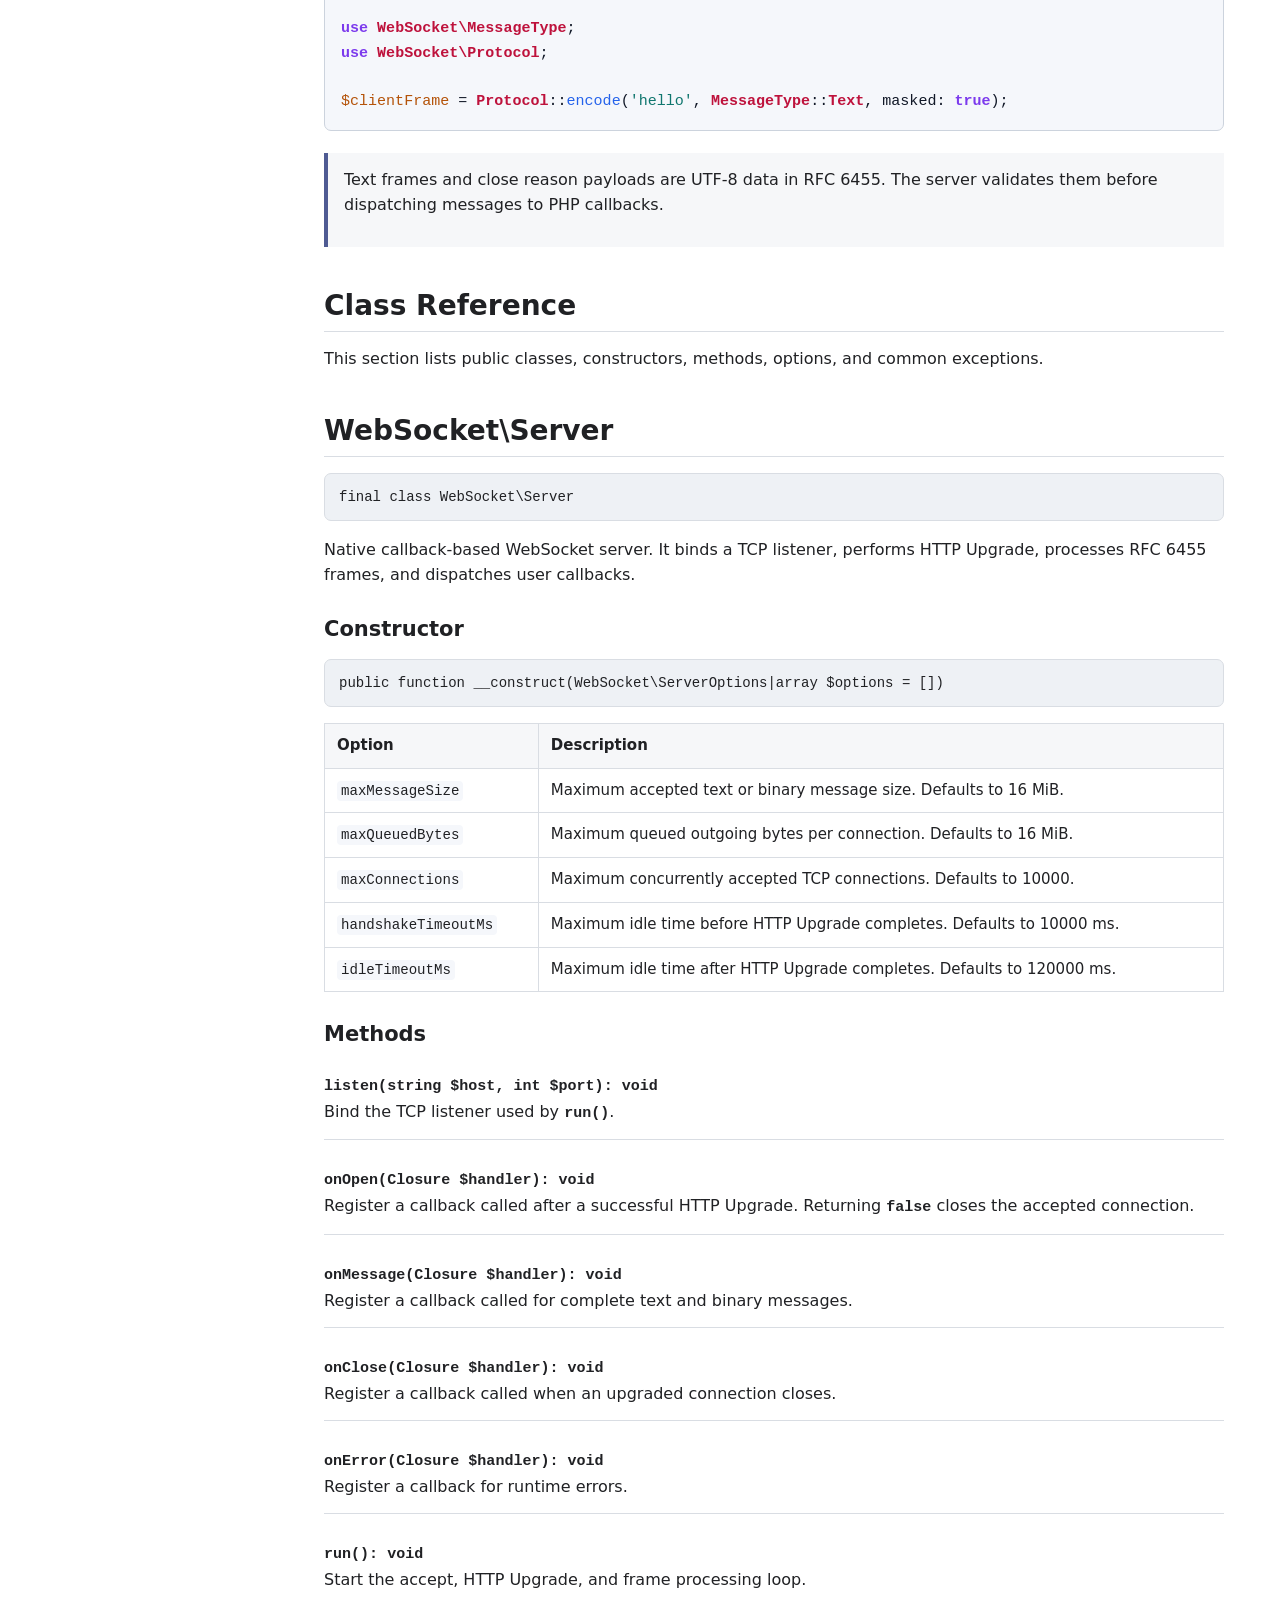
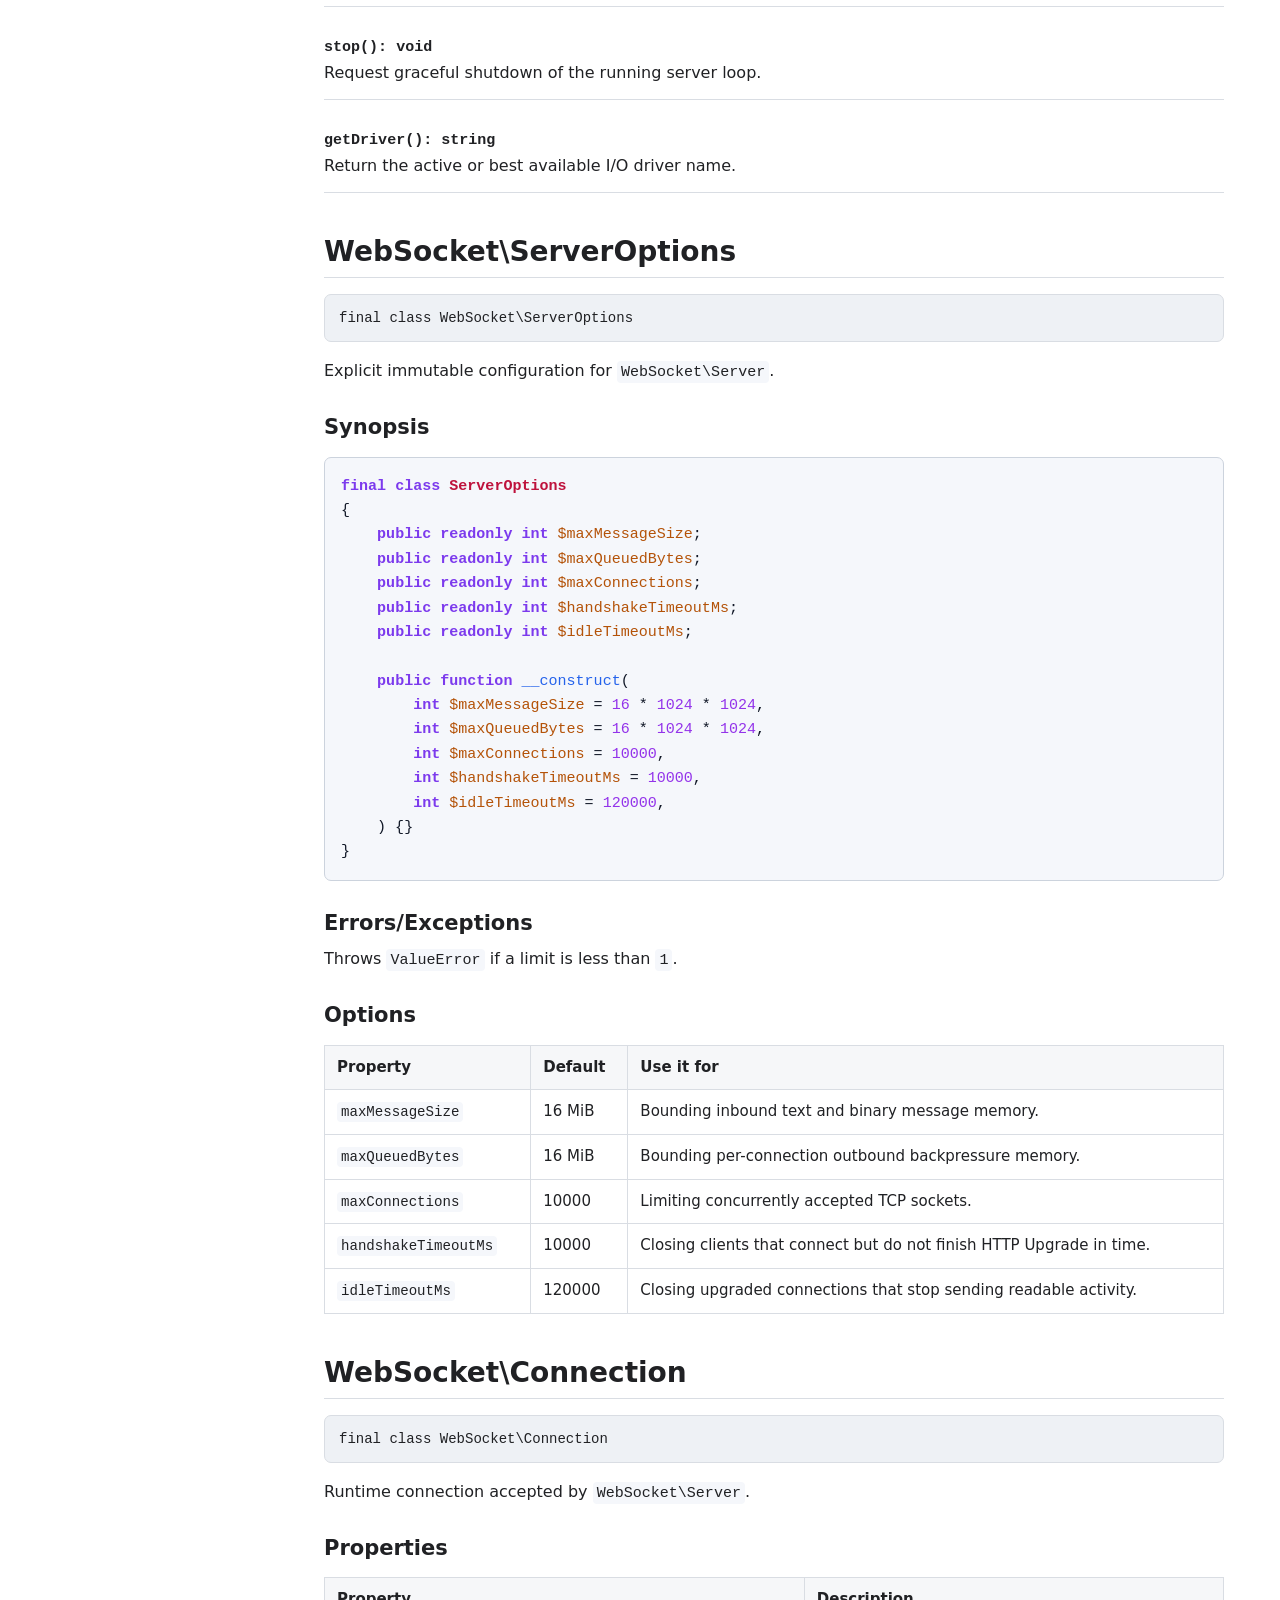
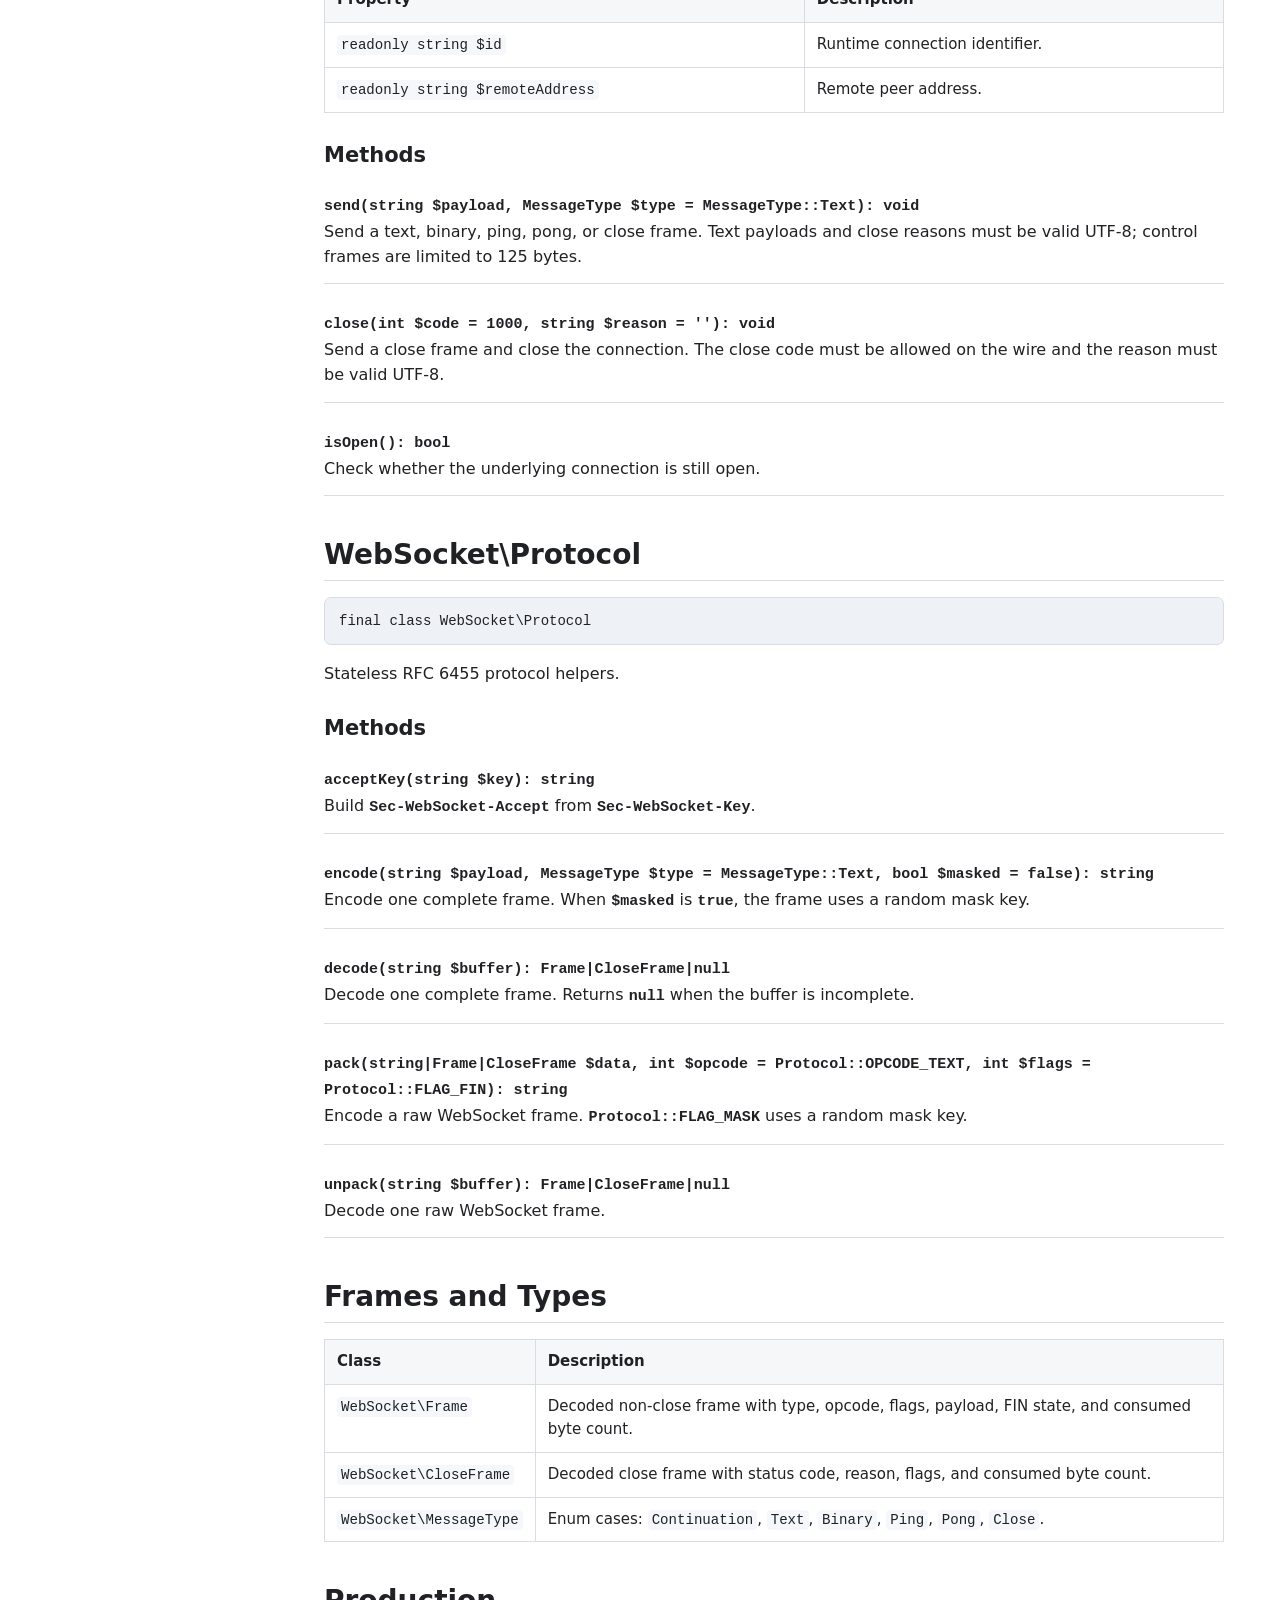
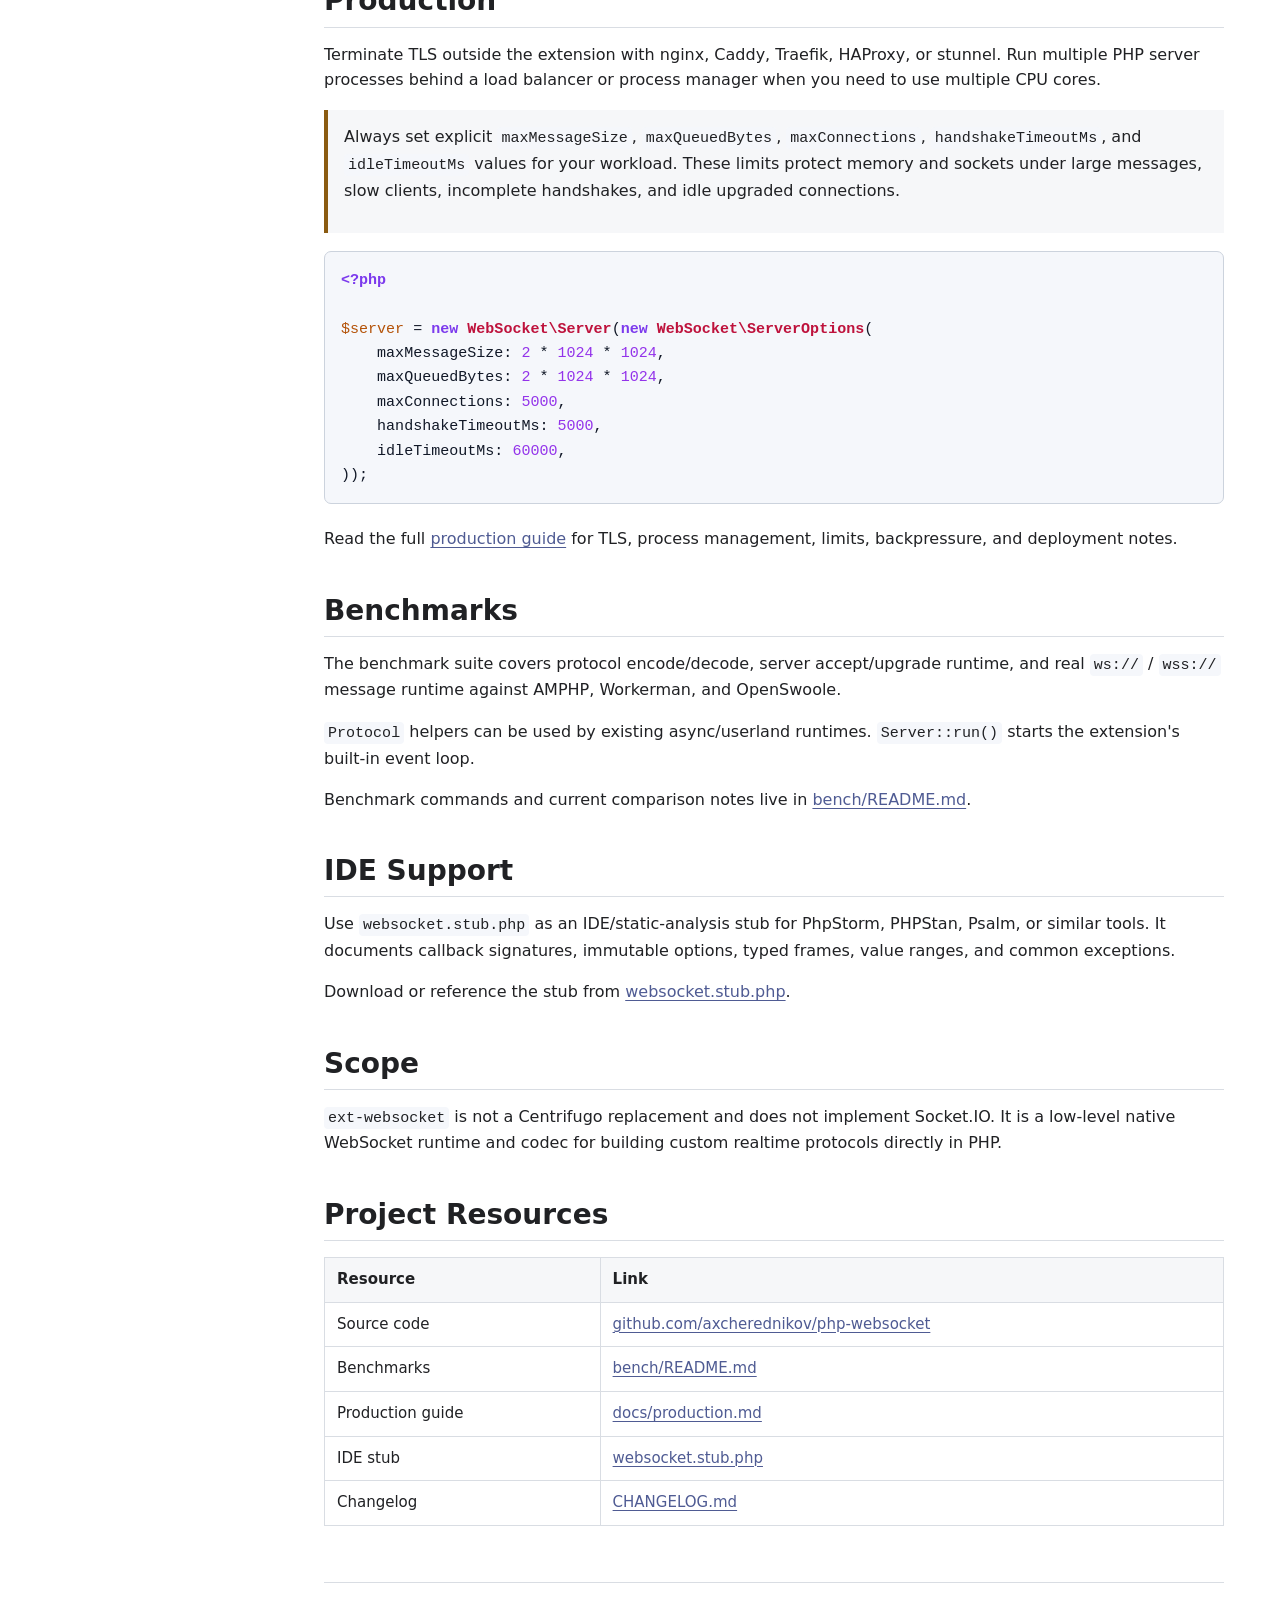
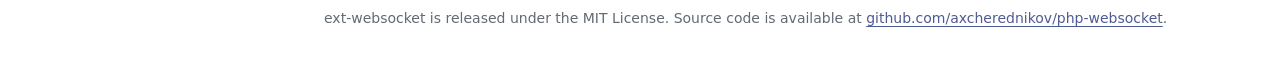
==== commit 0a7a0072: "Document 1.1.0 security hardening" ====
--- a/index.html
+++ b/index.html
@@ -3,7 +3,7 @@
 <head>
   <meta charset="utf-8">
   <meta name="viewport" content="width=device-width, initial-scale=1">
-  <meta name="description" content="ext-websocket manual: native PHP WebSocket extension with RFC 6455 protocol helpers and a callback-based server runtime.">
+  <meta name="description" content="ext-websocket manual: native PHP WebSocket extension with RFC 6455 protocol helpers, server limits, and a callback-based server runtime.">
   <title>ext-websocket manual</title>
   <script>
     (function () {
@@ -35,7 +35,7 @@
         <a href="#production">Production</a>
       </nav>
       <button class="theme-toggle" type="button" data-theme-toggle aria-label="Switch to dark theme" aria-pressed="false">
-        <span class="theme-toggle-mark" aria-hidden="true"></span>
+        <span class="theme-toggle-mark" aria-hidden="true">&nbsp;</span>
         <span data-theme-toggle-label>Dark</span>
       </button>
     </div>
@@ -69,15 +69,14 @@
           <p class="eyebrow">PHP extension manual</p>
           <h1>Native WebSocket runtime for PHP</h1>
           <p class="lead">
-            <code>ext-websocket</code> keeps RFC 6455 protocol work in C and exposes a small PHP API
-            for callback-based WebSocket servers, synchronous PHP code, and protocol helpers that can
-            be reused by higher-level runtimes.
+            <code>ext-websocket</code> implements RFC 6455 WebSocket parsing and frame encoding in C.
+            It provides a callback-based server runtime and stateless protocol helpers for PHP code.
           </p>
 
           <div class="quick-grid" aria-label="Project summary">
             <div class="quick-item">
               <strong>Native core</strong>
-              <span>HTTP Upgrade, frame parsing, masking, fragmentation, ping/pong, close frames.</span>
+              <span>HTTP Upgrade, frame parsing, random masking, fragmentation, ping/pong, close frames.</span>
             </div>
             <div class="quick-item">
               <strong>PHP 8.1+</strong>
@@ -86,6 +85,10 @@
             <div class="quick-item">
               <strong>Event-driven runtime</strong>
               <span>Non-blocking sockets with epoll, kqueue, poll, and select drivers.</span>
+            </div>
+            <div class="quick-item">
+              <strong>Server limits</strong>
+              <span>Connection caps, handshake and idle timeouts, UTF-8 checks, close-code validation.</span>
             </div>
           </div>
         </section>
@@ -127,6 +130,10 @@
 
 $server = new Server(new ServerOptions(
     maxMessageSize: 1024 * 1024,
+    maxQueuedBytes: 1024 * 1024,
+    maxConnections: 2000,
+    handshakeTimeoutMs: 10000,
+    idleTimeoutMs: 120000,
 ));
 
 $server-&gt;listen('127.0.0.1', 8080);
@@ -145,7 +152,7 @@
 
 $server-&gt;run();</code></pre>
           <p>
-            A fuller runnable example is available in
+            A complete runnable example is available in
             <a href="https://github.com/axcherednikov/php-websocket/blob/master/examples/run_server.php">examples/run_server.php</a>.
           </p>
         </section>
@@ -193,13 +200,28 @@
 $frame = Protocol::decode($bytes);
 
 echo $frame-&gt;payload; // hello</code></pre>
+          <p>
+            Pass <code>masked: true</code> when creating client-to-server frames. A random mask key is used
+            for each masked frame.
+          </p>
+          <pre><code class="language-php">&lt;?php
+
+use WebSocket\MessageType;
+use WebSocket\Protocol;
+
+$clientFrame = Protocol::encode('hello', MessageType::Text, masked: true);</code></pre>
+          <div class="manual-note">
+            <p>
+              Text frames and close reason payloads are UTF-8 data in RFC 6455. The server validates them
+              before dispatching messages to PHP callbacks.
+            </p>
+          </div>
         </section>
 
         <section id="class-reference">
           <h2>Class Reference</h2>
           <p>
-            The reference follows the PHP manual style: each class lists its synopsis, methods,
-            parameters, common errors, and examples.
+            This section lists public classes, constructors, methods, options, and common exceptions.
           </p>
         </section>
 
@@ -220,6 +242,9 @@
             <tbody>
               <tr><td><code>maxMessageSize</code></td><td>Maximum accepted text or binary message size. Defaults to 16 MiB.</td></tr>
               <tr><td><code>maxQueuedBytes</code></td><td>Maximum queued outgoing bytes per connection. Defaults to 16 MiB.</td></tr>
+              <tr><td><code>maxConnections</code></td><td>Maximum concurrently accepted TCP connections. Defaults to 10000.</td></tr>
+              <tr><td><code>handshakeTimeoutMs</code></td><td>Maximum idle time before HTTP Upgrade completes. Defaults to 10000 ms.</td></tr>
+              <tr><td><code>idleTimeoutMs</code></td><td>Maximum idle time after HTTP Upgrade completes. Defaults to 120000 ms.</td></tr>
             </tbody>
           </table>
 
@@ -246,15 +271,35 @@
 {
     public readonly int $maxMessageSize;
     public readonly int $maxQueuedBytes;
+    public readonly int $maxConnections;
+    public readonly int $handshakeTimeoutMs;
+    public readonly int $idleTimeoutMs;
 
     public function __construct(
         int $maxMessageSize = 16 * 1024 * 1024,
         int $maxQueuedBytes = 16 * 1024 * 1024,
+        int $maxConnections = 10000,
+        int $handshakeTimeoutMs = 10000,
+        int $idleTimeoutMs = 120000,
     ) {}
 }</code></pre>
 
           <h3>Errors/Exceptions</h3>
           <p>Throws <code>ValueError</code> if a limit is less than <code>1</code>.</p>
+
+          <h3>Options</h3>
+          <table>
+            <thead>
+              <tr><th>Property</th><th>Default</th><th>Use it for</th></tr>
+            </thead>
+            <tbody>
+              <tr><td><code>maxMessageSize</code></td><td>16 MiB</td><td>Bounding inbound text and binary message memory.</td></tr>
+              <tr><td><code>maxQueuedBytes</code></td><td>16 MiB</td><td>Bounding per-connection outbound backpressure memory.</td></tr>
+              <tr><td><code>maxConnections</code></td><td>10000</td><td>Limiting concurrently accepted TCP sockets.</td></tr>
+              <tr><td><code>handshakeTimeoutMs</code></td><td>10000</td><td>Closing clients that connect but do not finish HTTP Upgrade in time.</td></tr>
+              <tr><td><code>idleTimeoutMs</code></td><td>120000</td><td>Closing upgraded connections that stop sending readable activity.</td></tr>
+            </tbody>
+          </table>
         </section>
 
         <section class="class-entry" id="connection">
@@ -275,8 +320,8 @@
 
           <h3>Methods</h3>
           <div class="method-list">
-            <div class="method"><code>send(string $payload, MessageType $type = MessageType::Text): void</code><br>Send a text, binary, ping, pong, or close frame.</div>
-            <div class="method"><code>close(int $code = 1000, string $reason = ''): void</code><br>Send a close frame and close the connection.</div>
+            <div class="method"><code>send(string $payload, MessageType $type = MessageType::Text): void</code><br>Send a text, binary, ping, pong, or close frame. Text payloads and close reasons must be valid UTF-8; control frames are limited to 125 bytes.</div>
+            <div class="method"><code>close(int $code = 1000, string $reason = ''): void</code><br>Send a close frame and close the connection. The close code must be allowed on the wire and the reason must be valid UTF-8.</div>
             <div class="method"><code>isOpen(): bool</code><br>Check whether the underlying connection is still open.</div>
           </div>
         </section>
@@ -289,9 +334,9 @@
           <h3>Methods</h3>
           <div class="method-list">
             <div class="method"><code>acceptKey(string $key): string</code><br>Build <code>Sec-WebSocket-Accept</code> from <code>Sec-WebSocket-Key</code>.</div>
-            <div class="method"><code>encode(string $payload, MessageType $type = MessageType::Text, bool $masked = false): string</code><br>Encode one complete frame.</div>
+            <div class="method"><code>encode(string $payload, MessageType $type = MessageType::Text, bool $masked = false): string</code><br>Encode one complete frame. When <code>$masked</code> is <code>true</code>, the frame uses a random mask key.</div>
             <div class="method"><code>decode(string $buffer): Frame|CloseFrame|null</code><br>Decode one complete frame. Returns <code>null</code> when the buffer is incomplete.</div>
-            <div class="method"><code>pack(string|Frame|CloseFrame $data, int $opcode = Protocol::OPCODE_TEXT, int $flags = Protocol::FLAG_FIN): string</code><br>Encode a raw WebSocket frame.</div>
+            <div class="method"><code>pack(string|Frame|CloseFrame $data, int $opcode = Protocol::OPCODE_TEXT, int $flags = Protocol::FLAG_FIN): string</code><br>Encode a raw WebSocket frame. <code>Protocol::FLAG_MASK</code> uses a random mask key.</div>
             <div class="method"><code>unpack(string $buffer): Frame|CloseFrame|null</code><br>Decode one raw WebSocket frame.</div>
           </div>
         </section>
@@ -319,10 +364,21 @@
           </p>
           <div class="manual-note warning">
             <p>
-              Always set explicit <code>maxMessageSize</code> and <code>maxQueuedBytes</code> values for
-              the workload. These limits protect memory under large messages and slow clients.
+              Always set explicit <code>maxMessageSize</code>, <code>maxQueuedBytes</code>,
+              <code>maxConnections</code>, <code>handshakeTimeoutMs</code>, and <code>idleTimeoutMs</code>
+              values for your workload. These limits protect memory and sockets under large messages,
+              slow clients, incomplete handshakes, and idle upgraded connections.
             </p>
           </div>
+          <pre><code class="language-php">&lt;?php
+
+$server = new WebSocket\Server(new WebSocket\ServerOptions(
+    maxMessageSize: 2 * 1024 * 1024,
+    maxQueuedBytes: 2 * 1024 * 1024,
+    maxConnections: 5000,
+    handshakeTimeoutMs: 5000,
+    idleTimeoutMs: 60000,
+));</code></pre>
           <p>
             Read the full
             <a href="https://github.com/axcherednikov/php-websocket/blob/master/docs/production.md">production guide</a>
@@ -338,8 +394,8 @@
             and OpenSwoole.
           </p>
           <p>
-            The important distinction is layer ownership: <code>Protocol</code> helpers can accelerate
-            existing async/userland runtimes, while <code>Server::run()</code> is a standalone native loop.
+            <code>Protocol</code> helpers can be used by existing async/userland runtimes.
+            <code>Server::run()</code> starts the extension's built-in event loop.
           </p>
           <p>
             Benchmark commands and current comparison notes live in
@@ -387,8 +443,8 @@
 
         <footer class="footer">
           <p>
-            ext-websocket is released under the MIT License. Documentation content is generated for
-            the open-source project at <a href="https://github.com/axcherednikov/php-websocket">github.com/axcherednikov/php-websocket</a>.
+            ext-websocket is released under the MIT License. Source code is available at
+            <a href="https://github.com/axcherednikov/php-websocket">github.com/axcherednikov/php-websocket</a>.
           </p>
         </footer>
       </article>
--- a/manual.css
+++ b/manual.css
@@ -301,14 +301,24 @@
   border-left-color: var(--warning);
 }
 
-.quick-grid {
+.quick-grid,
+.feature-grid {
   display: grid;
-  grid-template-columns: repeat(3, minmax(0, 1fr));
   gap: 14px;
   margin: 22px 0 0;
 }
 
-.quick-item {
+.quick-grid {
+  grid-template-columns: repeat(4, minmax(0, 1fr));
+}
+
+.feature-grid {
+  grid-template-columns: repeat(2, minmax(0, 1fr));
+  margin-bottom: 24px;
+}
+
+.quick-item,
+.feature-grid div {
   min-height: 112px;
   padding: 16px;
   border: 1px solid var(--line);
@@ -317,12 +327,15 @@
   box-shadow: var(--shadow);
 }
 
-.quick-item strong {
+.quick-item strong,
+.feature-grid strong {
   display: block;
   margin-bottom: 6px;
 }
 
-.quick-item span {
+.quick-item span,
+.feature-grid span {
+  display: block;
   color: var(--muted);
   font-size: 14px;
 }
@@ -497,6 +510,7 @@
   }
 
   .quick-grid,
+  .feature-grid,
   .architecture {
     grid-template-columns: 1fr;
   }
